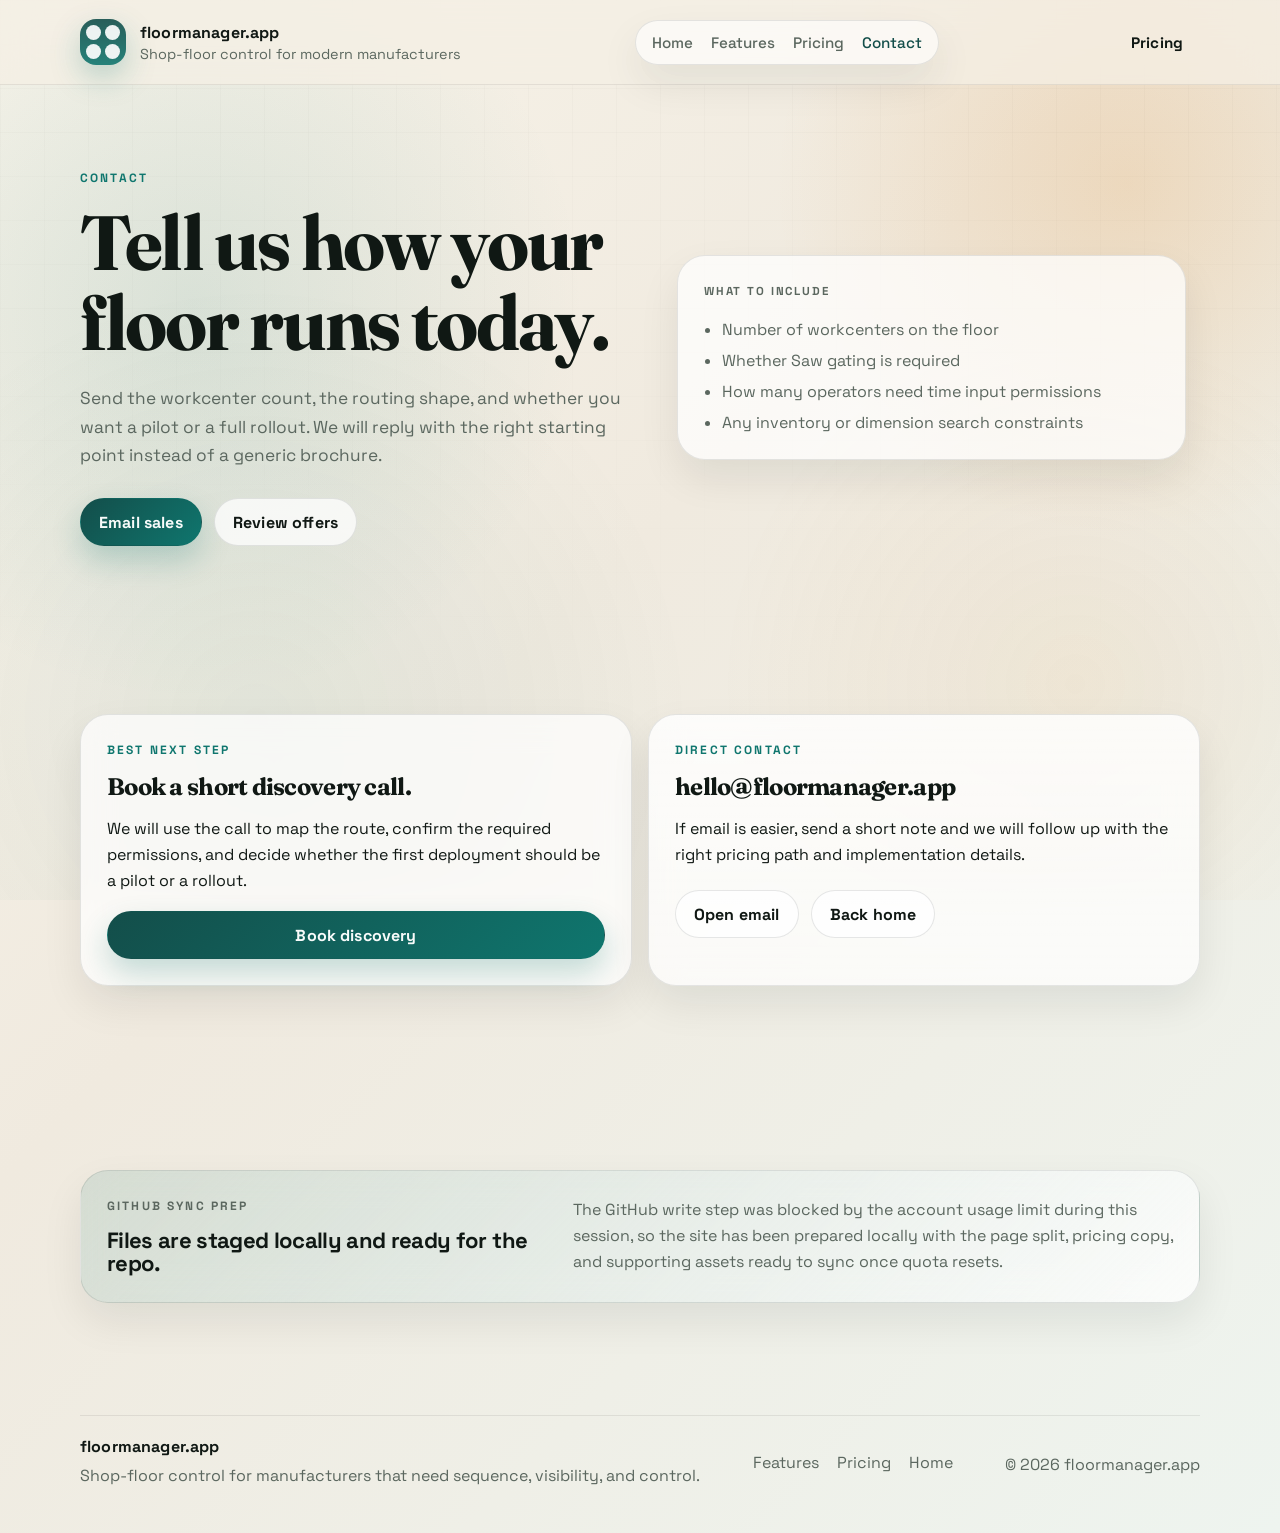
==== contact.html @ 752f2d2a "Build multi-page floormanager landing site" ====
<!doctype html>
<html lang="en">
  <head>
    <meta charset="utf-8" />
    <meta name="viewport" content="width=device-width, initial-scale=1" />
    <meta
      name="description"
      content="Contact floormanager.app to request a demo, pilot, or rollout for your shop floor."
    />
    <meta name="theme-color" content="#0f766e" />
    <title>Contact | floormanager.app</title>
    <script>
      document.documentElement.classList.add("js-enabled");
    </script>
    <link rel="preconnect" href="https://fonts.googleapis.com" />
    <link rel="preconnect" href="https://fonts.gstatic.com" crossorigin />
    <link
      href="https://fonts.googleapis.com/css2?family=Fraunces:opsz,wght@9..144,600;9..144,700&family=Space+Grotesk:wght@400;500;700&display=swap"
      rel="stylesheet"
    />
    <link rel="stylesheet" href="styles.css" />
    <script src="app.js" defer></script>
  </head>
  <body>
    <header class="site-header" data-open="false">
      <div class="container header-inner">
        <a class="brand" href="index.html" aria-label="floormanager.app home">
          <span class="brand-mark" aria-hidden="true">
            <span></span><span></span><span></span><span></span>
          </span>
          <span class="brand-copy">
            <strong>floormanager.app</strong>
            <span>Shop-floor control for modern manufacturers</span>
          </span>
        </a>

        <button class="nav-toggle" type="button" aria-expanded="false" aria-controls="site-nav">
          <span></span>
          <span></span>
          <span></span>
          <span class="sr-only">Toggle navigation</span>
        </button>

        <nav id="site-nav" class="nav-links" aria-label="Primary">
          <a href="index.html">Home</a>
          <a href="features.html">Features</a>
          <a href="pricing.html">Pricing</a>
          <a href="contact.html">Contact</a>
        </nav>

        <a class="btn btn-small header-cta" href="pricing.html">Pricing</a>
      </div>
    </header>

    <main>
      <section class="section page-hero">
        <div class="container page-hero-grid">
          <div class="page-hero-copy reveal">
            <p class="eyebrow">Contact</p>
            <h1>Tell us how your floor runs today.</h1>
            <p class="hero-text">
              Send the workcenter count, the routing shape, and whether you want a pilot or a full rollout. We will
              reply with the right starting point instead of a generic brochure.
            </p>
            <div class="hero-actions">
              <a class="btn btn-primary" href="mailto:hello@floormanager.app?subject=floormanager.app%20demo%20request">
                Email sales
              </a>
              <a class="btn btn-secondary" href="pricing.html">Review offers</a>
            </div>
          </div>

          <div class="page-hero-panel reveal">
            <div class="contact-box">
              <p class="panel-kicker">What to include</p>
              <ul class="contact-list">
                <li>Number of workcenters on the floor</li>
                <li>Whether Saw gating is required</li>
                <li>How many operators need time input permissions</li>
                <li>Any inventory or dimension search constraints</li>
              </ul>
            </div>
          </div>
        </div>
      </section>

      <section class="section">
        <div class="container contact-grid">
          <article class="contact-card reveal">
            <p class="eyebrow">Best next step</p>
            <h2>Book a short discovery call.</h2>
            <p>
              We will use the call to map the route, confirm the required permissions, and decide whether the first
              deployment should be a pilot or a rollout.
            </p>
            <a class="btn btn-primary btn-full" href="mailto:hello@floormanager.app?subject=floormanager.app%20discovery%20call">
              Book discovery
            </a>
          </article>

          <article class="contact-card contact-card-alt reveal">
            <p class="eyebrow">Direct contact</p>
            <h2>hello@floormanager.app</h2>
            <p>
              If email is easier, send a short note and we will follow up with the right pricing path and implementation
              details.
            </p>
            <div class="contact-actions">
              <a class="btn btn-secondary" href="mailto:hello@floormanager.app">Open email</a>
              <a class="btn btn-secondary" href="index.html">Back home</a>
            </div>
          </article>
        </div>
      </section>

      <section class="section">
        <div class="container workflow-note reveal">
          <div>
            <p class="eyebrow">GitHub sync prep</p>
            <h3>Files are staged locally and ready for the repo.</h3>
          </div>
          <p>
            The GitHub write step was blocked by the account usage limit during this session, so the site has been
            prepared locally with the page split, pricing copy, and supporting assets ready to sync once quota resets.
          </p>
        </div>
      </section>
    </main>

    <footer class="site-footer">
      <div class="container footer-inner">
        <div>
          <strong>floormanager.app</strong>
          <p>Shop-floor control for manufacturers that need sequence, visibility, and control.</p>
        </div>
        <div class="footer-links">
          <a href="features.html">Features</a>
          <a href="pricing.html">Pricing</a>
          <a href="index.html">Home</a>
        </div>
        <p class="copyright">© <span id="year"></span> floormanager.app</p>
      </div>
    </footer>
  </body>
</html>
---- styles.css ----
:root {
  color-scheme: light;
  --bg: #f4efe5;
  --bg-soft: #edf3ef;
  --card: rgba(255, 255, 255, 0.72);
  --card-strong: #ffffff;
  --ink: #101814;
  --muted: #5b675f;
  --line: rgba(16, 24, 20, 0.1);
  --line-strong: rgba(16, 24, 20, 0.16);
  --accent: #0f766e;
  --accent-strong: #134e4a;
  --accent-warm: #d97706;
  --accent-warm-soft: rgba(217, 119, 6, 0.14);
  --shadow: 0 24px 70px rgba(18, 28, 23, 0.12);
  --shadow-soft: 0 18px 40px rgba(18, 28, 23, 0.08);
  --radius-xl: 32px;
  --radius-lg: 24px;
  --radius-md: 18px;
  --radius-sm: 12px;
  --container: min(1120px, calc(100% - 32px));
}

*,
*::before,
*::after {
  box-sizing: border-box;
}

html {
  scroll-behavior: smooth;
}

body {
  margin: 0;
  min-height: 100vh;
  overflow-x: hidden;
  font-family: "Space Grotesk", "Segoe UI", sans-serif;
  color: var(--ink);
  background:
    radial-gradient(circle at 15% 20%, rgba(15, 118, 110, 0.12), transparent 24%),
    radial-gradient(circle at 88% 12%, rgba(217, 119, 6, 0.16), transparent 20%),
    linear-gradient(135deg, #f8f4ea 0%, #f0eadf 42%, #eef4ef 100%);
}

body::before,
body::after {
  content: "";
  position: fixed;
  inset: 0;
  pointer-events: none;
  z-index: -1;
}

body::before {
  background-image:
    linear-gradient(rgba(16, 24, 20, 0.03) 1px, transparent 1px),
    linear-gradient(90deg, rgba(16, 24, 20, 0.03) 1px, transparent 1px);
  background-size: 44px 44px;
  mask-image: linear-gradient(180deg, rgba(0, 0, 0, 0.55), transparent 80%);
}

body::after {
  background:
    radial-gradient(circle at 20% 80%, rgba(15, 118, 110, 0.07), transparent 35%),
    radial-gradient(circle at 84% 76%, rgba(217, 119, 6, 0.07), transparent 28%);
}

a {
  color: inherit;
  text-decoration: none;
}

img {
  max-width: 100%;
  display: block;
}

p {
  line-height: 1.65;
}

.container {
  width: var(--container);
  margin: 0 auto;
}

.section {
  position: relative;
  padding: 84px 0;
}

.page-glow {
  position: fixed;
  z-index: -1;
  width: 34rem;
  height: 34rem;
  border-radius: 999px;
  filter: blur(18px);
  opacity: 0.55;
  pointer-events: none;
}

.page-glow-left {
  top: -8rem;
  left: -8rem;
  background: radial-gradient(circle, rgba(15, 118, 110, 0.28), transparent 65%);
}

.page-glow-right {
  right: -10rem;
  top: 14rem;
  background: radial-gradient(circle, rgba(217, 119, 6, 0.24), transparent 68%);
}

.site-header {
  position: sticky;
  top: 0;
  z-index: 20;
  backdrop-filter: blur(18px);
  background: rgba(244, 239, 229, 0.74);
  border-bottom: 1px solid rgba(16, 24, 20, 0.08);
}

.header-inner {
  display: grid;
  grid-template-columns: auto 1fr auto;
  align-items: center;
  gap: 18px;
  min-height: 84px;
}

.brand {
  display: inline-flex;
  align-items: center;
  gap: 14px;
  min-width: 0;
}

.brand-mark {
  width: 46px;
  height: 46px;
  display: grid;
  grid-template-columns: repeat(2, 1fr);
  gap: 4px;
  padding: 6px;
  border-radius: 16px;
  background: linear-gradient(180deg, rgba(19, 78, 74, 0.9), rgba(15, 118, 110, 0.9));
  box-shadow: 0 12px 30px rgba(15, 118, 110, 0.25);
}

.brand-mark span {
  border-radius: 8px;
  background: rgba(255, 255, 255, 0.92);
}

.brand-copy {
  display: grid;
  gap: 2px;
}

.brand-copy strong,
.footer-inner strong {
  font-size: 1rem;
  letter-spacing: 0.01em;
}

.brand-copy span,
.footer-inner p,
.note,
.trust-item span,
.section-heading p,
.hero-text,
.feature-card p,
.step-card p,
.workflow-note p,
.pricing-copy p,
.pricing-card p,
.faq-item p,
.station p {
  color: var(--muted);
}

.brand-copy span {
  font-size: 0.9rem;
}

.nav-toggle {
  display: none;
  align-items: center;
  justify-items: center;
  width: 48px;
  height: 48px;
  border: 1px solid var(--line);
  border-radius: 14px;
  background: rgba(255, 255, 255, 0.72);
  box-shadow: var(--shadow-soft);
}

.nav-toggle span {
  grid-column: 1;
  width: 18px;
  height: 2px;
  border-radius: 999px;
  background: var(--ink);
  transition: transform 0.22s ease, opacity 0.22s ease;
}

.nav-toggle span:nth-child(1) {
  transform: translateY(-5px);
}

.nav-toggle span:nth-child(2) {
  transform: translateY(0);
}

.nav-toggle span:nth-child(3) {
  transform: translateY(5px);
}

.nav-toggle .sr-only {
  position: absolute;
  width: 1px;
  height: 1px;
  margin: -1px;
  overflow: hidden;
  clip: rect(0, 0, 0, 0);
  border: 0;
  padding: 0;
}

.nav-links {
  justify-self: center;
  display: inline-flex;
  align-items: center;
  gap: 18px;
  padding: 12px 16px;
  border: 1px solid var(--line);
  border-radius: 999px;
  background: rgba(255, 255, 255, 0.62);
  box-shadow: var(--shadow-soft);
}

.nav-links a {
  color: var(--muted);
  font-size: 0.95rem;
  font-weight: 500;
  transition: color 0.2s ease;
}

.nav-links a:hover,
.nav-links a:focus-visible {
  color: var(--ink);
}

.nav-links a[aria-current="page"] {
  color: var(--accent-strong);
}

.btn {
  display: inline-flex;
  align-items: center;
  justify-content: center;
  gap: 10px;
  min-height: 48px;
  padding: 0 18px;
  border-radius: 999px;
  border: 1px solid transparent;
  font-weight: 700;
  letter-spacing: 0.01em;
  transition: transform 0.18s ease, box-shadow 0.18s ease, border-color 0.18s ease,
    background 0.18s ease, color 0.18s ease;
  will-change: transform;
}

.btn:hover,
.btn:focus-visible {
  transform: translateY(-1px);
}

.btn-small {
  min-height: 42px;
  padding: 0 16px;
  font-size: 0.95rem;
}

.btn-primary {
  color: #f8fbfa;
  background: linear-gradient(135deg, var(--accent-strong), var(--accent));
  box-shadow: 0 14px 30px rgba(15, 118, 110, 0.24);
}

.btn-primary:hover,
.btn-primary:focus-visible {
  box-shadow: 0 18px 34px rgba(15, 118, 110, 0.28);
}

.btn-secondary {
  color: var(--ink);
  background: rgba(255, 255, 255, 0.74);
  border-color: var(--line);
}

.btn-secondary:hover,
.btn-secondary:focus-visible {
  border-color: rgba(15, 118, 110, 0.24);
}

.btn-full {
  width: 100%;
}

.hero {
  padding-top: 56px;
}

.hero-grid {
  display: grid;
  grid-template-columns: minmax(0, 1.02fr) minmax(360px, 0.98fr);
  gap: 28px;
  align-items: center;
}

.hero-copy {
  padding: 22px 0 14px;
}

.eyebrow {
  margin: 0 0 14px;
  color: var(--accent);
  text-transform: uppercase;
  letter-spacing: 0.18em;
  font-size: 0.75rem;
  font-weight: 700;
}

h1,
h2,
h3,
h4 {
  margin: 0;
  line-height: 1.05;
  letter-spacing: -0.03em;
}

h1,
h2 {
  font-family: "Fraunces", Georgia, serif;
}

h1 {
  font-size: clamp(3.6rem, 8vw, 6.4rem);
  max-width: 10ch;
}

.hero-text {
  max-width: 58ch;
  margin: 20px 0 0;
  font-size: 1.08rem;
}

.hero-actions {
  display: flex;
  flex-wrap: wrap;
  gap: 12px;
  margin-top: 28px;
}

.hero-points {
  list-style: none;
  display: flex;
  flex-wrap: wrap;
  gap: 10px;
  margin: 24px 0 0;
  padding: 0;
}

.hero-points li {
  display: inline-flex;
  align-items: center;
  gap: 8px;
  padding: 10px 14px;
  border: 1px solid rgba(16, 24, 20, 0.08);
  border-radius: 999px;
  background: rgba(255, 255, 255, 0.6);
  color: var(--ink);
  font-size: 0.95rem;
}

.hero-points li::before {
  content: "";
  width: 8px;
  height: 8px;
  border-radius: 999px;
  background: linear-gradient(180deg, var(--accent-warm), var(--accent));
}

.hero-visual {
  position: relative;
  padding: 16px;
}

.hero-visual-grid {
  display: grid;
  grid-template-columns: 1fr auto;
  gap: 10px;
  margin-bottom: 14px;
}

.panel,
.floor-card,
.trust-item,
.feature-card,
.step-card,
.workflow-note,
.pricing-card,
.faq-item {
  border: 1px solid var(--line);
  background: var(--card);
  backdrop-filter: blur(16px);
  box-shadow: var(--shadow-soft);
}

.panel-chip {
  display: inline-flex;
  align-items: center;
  justify-content: center;
  min-height: 44px;
  padding: 0 16px;
  border-radius: 16px;
  font-size: 0.92rem;
  font-weight: 700;
}

.panel-chip-left {
  justify-self: start;
  background: rgba(255, 255, 255, 0.72);
}

.panel-chip-right {
  justify-self: end;
  color: #eefaf8;
  background: linear-gradient(135deg, var(--accent-strong), var(--accent));
}

.floor-card {
  padding: 22px;
  border-radius: var(--radius-xl);
  background:
    linear-gradient(180deg, rgba(255, 255, 255, 0.9), rgba(255, 255, 255, 0.72)),
    rgba(255, 255, 255, 0.7);
}

.floor-card-top,
.progress-head,
.station,
.status-strip,
.footer-inner,
.workflow-note,
.pricing-grid,
.trust-grid {
  display: flex;
}

.floor-card-top {
  align-items: flex-start;
  justify-content: space-between;
  gap: 14px;
}

.panel-kicker,
.status-label,
.pricing-badge,
.feature-index,
.step-number {
  margin: 0;
  color: var(--muted);
  text-transform: uppercase;
  letter-spacing: 0.16em;
  font-size: 0.72rem;
  font-weight: 700;
}

.floor-card-top h2 {
  margin-top: 8px;
  font-size: clamp(1.8rem, 3vw, 2.4rem);
}

.status-pill {
  display: inline-flex;
  align-items: center;
  gap: 8px;
  min-height: 36px;
  padding: 0 14px;
  border-radius: 999px;
  font-size: 0.88rem;
  font-weight: 700;
}

.status-pill-live {
  color: #0f5132;
  background: rgba(16, 185, 129, 0.16);
}

.status-pill-live::before {
  content: "";
  width: 8px;
  height: 8px;
  border-radius: 999px;
  background: #10b981;
  box-shadow: 0 0 0 4px rgba(16, 185, 129, 0.16);
}

.status-strip {
  gap: 10px;
  margin-top: 20px;
}

.status-strip > div {
  flex: 1;
  padding: 14px;
  border-radius: 18px;
  background: rgba(16, 24, 20, 0.03);
}

.status-strip strong {
  display: block;
  margin-top: 4px;
  font-size: 1.06rem;
}

.progress-block {
  margin-top: 18px;
  padding: 18px;
  border-radius: 24px;
  background: linear-gradient(135deg, rgba(15, 118, 110, 0.08), rgba(217, 119, 6, 0.08));
}

.progress-head {
  justify-content: space-between;
  align-items: center;
  gap: 12px;
  font-size: 0.94rem;
}

.progress-head strong {
  color: var(--accent-strong);
}

.progress-bar {
  height: 12px;
  margin: 14px 0 12px;
  border-radius: 999px;
  overflow: hidden;
  background: rgba(16, 24, 20, 0.08);
}

.progress-bar span {
  display: block;
  height: 100%;
  border-radius: inherit;
  background: linear-gradient(90deg, var(--accent), var(--accent-warm));
}

.progress-block p {
  margin: 0;
  color: var(--muted);
  font-size: 0.95rem;
}

.station-stack {
  display: grid;
  gap: 12px;
  margin-top: 18px;
}

.station {
  align-items: center;
  justify-content: space-between;
  gap: 16px;
  padding: 16px 18px;
  border-radius: 18px;
}

.station div {
  display: grid;
  gap: 4px;
}

.station span {
  color: var(--muted);
  font-size: 0.8rem;
  text-transform: uppercase;
  letter-spacing: 0.12em;
  font-weight: 700;
}

.station strong {
  font-size: 1rem;
}

.station p {
  margin: 0;
  max-width: 20ch;
  text-align: right;
  font-size: 0.92rem;
}

.station-done {
  background: rgba(15, 118, 110, 0.1);
}

.station-ready {
  background: rgba(217, 119, 6, 0.08);
}

.station-wait {
  background: rgba(16, 24, 20, 0.03);
}

.trust-grid {
  gap: 16px;
}

.trust-item {
  flex: 1;
  flex-direction: column;
  gap: 6px;
  padding: 20px 22px;
  border-radius: 22px;
}

.trust-item strong {
  font-size: 1.05rem;
}

.section-heading {
  display: grid;
  gap: 14px;
  margin-bottom: 28px;
  max-width: 760px;
}

.section-heading h2 {
  font-size: clamp(2rem, 5vw, 3.5rem);
}

.section-heading p:last-child {
  max-width: 64ch;
  margin: 0;
  font-size: 1.05rem;
}

.feature-grid,
.step-grid {
  display: grid;
  gap: 16px;
}

.feature-grid {
  grid-template-columns: repeat(4, minmax(0, 1fr));
}

.feature-card,
.step-card {
  padding: 24px;
  border-radius: 24px;
}

.feature-card-link {
  display: grid;
  gap: 12px;
  transition: transform 0.18s ease, box-shadow 0.18s ease, border-color 0.18s ease;
}

.feature-card-link:hover,
.feature-card-link:focus-visible {
  transform: translateY(-2px);
  border-color: rgba(15, 118, 110, 0.18);
  box-shadow: 0 24px 46px rgba(18, 28, 23, 0.1);
}

.feature-card {
  min-height: 220px;
}

.feature-index {
  color: var(--accent);
}

.feature-card h3,
.step-card h3,
.pricing-card h3,
.workflow-note h3 {
  margin-top: 12px;
  font-size: 1.38rem;
}

.workflow-grid,
.pricing-grid {
  display: grid;
  gap: 18px;
}

.step-grid {
  grid-template-columns: repeat(3, minmax(0, 1fr));
}

.step-card {
  background: rgba(255, 255, 255, 0.72);
}

.step-number {
  display: inline-flex;
  align-items: center;
  justify-content: center;
  width: 42px;
  height: 42px;
  border-radius: 999px;
  border: 1px solid rgba(15, 118, 110, 0.16);
  color: var(--accent-strong);
  background: rgba(15, 118, 110, 0.09);
  letter-spacing: 0;
}

.workflow-note {
  align-items: center;
  justify-content: space-between;
  gap: 24px;
  margin-top: 16px;
  padding: 26px;
  border-radius: 28px;
  background: linear-gradient(135deg, rgba(15, 118, 110, 0.12), rgba(255, 255, 255, 0.76));
}

.workflow-note p {
  max-width: 60ch;
  margin: 0;
}

.pricing-grid {
  grid-template-columns: minmax(0, 1.05fr) minmax(320px, 0.95fr);
  align-items: start;
}

.page-hero-grid {
  display: grid;
  grid-template-columns: minmax(0, 1.02fr) minmax(320px, 0.98fr);
  gap: 24px;
  align-items: center;
}

.page-hero-copy h1 {
  font-size: clamp(3rem, 6vw, 5.1rem);
  max-width: 11ch;
}

.page-hero-panel {
  padding: 14px;
}

.mini-stat-grid {
  display: grid;
  grid-template-columns: repeat(2, minmax(0, 1fr));
  gap: 12px;
}

.mini-stat {
  padding: 18px;
  border-radius: 22px;
  border: 1px solid var(--line);
  background: rgba(255, 255, 255, 0.72);
  box-shadow: var(--shadow-soft);
}

.mini-stat span {
  display: block;
  color: var(--muted);
  font-size: 0.78rem;
  text-transform: uppercase;
  letter-spacing: 0.14em;
  font-weight: 700;
}

.mini-stat strong {
  display: block;
  margin-top: 8px;
  font-size: 1.1rem;
}

.feature-grid-wide {
  grid-template-columns: repeat(3, minmax(0, 1fr));
}

.comparison-grid {
  display: grid;
  grid-template-columns: repeat(2, minmax(0, 1fr));
  gap: 16px;
}

.comparison-card,
.offer-card,
.contact-card,
.pricing-table {
  border: 1px solid var(--line);
  background: rgba(255, 255, 255, 0.72);
  backdrop-filter: blur(16px);
  box-shadow: var(--shadow-soft);
}

.comparison-card,
.offer-card,
.contact-card {
  padding: 26px;
  border-radius: 28px;
}

.comparison-card h3,
.offer-card h3,
.contact-card h2 {
  margin-bottom: 12px;
  font-size: 1.5rem;
}

.comparison-card ul,
.offer-card ul,
.contact-list {
  margin: 18px 0 0;
  padding-left: 18px;
  color: var(--muted);
  display: grid;
  gap: 10px;
}

.comparison-card-accent {
  border-color: rgba(15, 118, 110, 0.18);
  background: linear-gradient(180deg, rgba(15, 118, 110, 0.08), rgba(255, 255, 255, 0.78));
}

.offer-grid {
  display: grid;
  grid-template-columns: repeat(3, minmax(0, 1fr));
  gap: 16px;
}

.offer-card-featured {
  background: linear-gradient(180deg, rgba(15, 118, 110, 0.11), rgba(255, 255, 255, 0.78));
  border-color: rgba(15, 118, 110, 0.18);
}

.offer-top {
  display: flex;
  flex-direction: column;
  gap: 8px;
}

.offer-tag {
  display: inline-flex;
  width: fit-content;
  padding: 8px 12px;
  border-radius: 999px;
  background: rgba(217, 119, 6, 0.12);
  color: var(--accent-warm);
  font-size: 0.75rem;
  font-weight: 700;
  letter-spacing: 0.14em;
  text-transform: uppercase;
}

.pricing-table {
  display: grid;
  overflow: hidden;
  border-radius: 28px;
}

.pricing-row {
  display: grid;
  grid-template-columns: 1.5fr repeat(3, 1fr);
}

.pricing-row > span {
  padding: 16px 18px;
  border-top: 1px solid var(--line);
}

.pricing-row-head > span {
  border-top: 0;
  background: rgba(16, 24, 20, 0.03);
  color: var(--ink);
  font-weight: 700;
}

.pricing-row > span:not(:first-child) {
  text-align: center;
}

.contact-grid {
  display: grid;
  grid-template-columns: repeat(2, minmax(0, 1fr));
  gap: 16px;
}

.contact-card-alt {
  background: linear-gradient(180deg, rgba(255, 255, 255, 0.82), rgba(255, 255, 255, 0.72));
}

.contact-actions {
  display: flex;
  gap: 12px;
  flex-wrap: wrap;
  margin-top: 22px;
}

.contact-box {
  padding: 26px;
  border: 1px solid var(--line);
  border-radius: 28px;
  background: rgba(255, 255, 255, 0.72);
  box-shadow: var(--shadow-soft);
}

.contact-list {
  list-style: disc;
}

.pricing-copy {
  padding-top: 12px;
}

.checklist,
.pricing-features,
.footer-links {
  list-style: none;
  margin: 0;
  padding: 0;
}

.checklist {
  display: grid;
  gap: 12px;
  margin-top: 24px;
}

.checklist li,
.pricing-features li {
  position: relative;
  padding-left: 30px;
}

.checklist li::before,
.pricing-features li::before {
  content: "";
  position: absolute;
  left: 0;
  top: 0.42em;
  width: 16px;
  height: 16px;
  border-radius: 999px;
  background: linear-gradient(135deg, var(--accent), var(--accent-warm));
  box-shadow: 0 0 0 5px rgba(15, 118, 110, 0.08);
}

.pricing-card {
  padding: 28px;
  border-radius: 28px;
  background:
    linear-gradient(180deg, rgba(255, 255, 255, 0.92), rgba(255, 255, 255, 0.8)),
    rgba(255, 255, 255, 0.74);
}

.pricing-badge {
  display: inline-flex;
  margin-bottom: 18px;
  color: var(--accent-warm);
}

.pricing-card p {
  margin: 12px 0 0;
}

.pricing-features {
  display: grid;
  gap: 14px;
  margin: 24px 0;
}

.note {
  margin: 16px 0 0;
  font-size: 0.94rem;
}

.note a {
  color: var(--accent-strong);
  font-weight: 700;
}

.faq-list {
  display: grid;
  gap: 14px;
}

.faq-item {
  border-radius: 22px;
  padding: 4px 20px;
  overflow: hidden;
}

.faq-item summary {
  display: flex;
  align-items: center;
  justify-content: space-between;
  gap: 16px;
  padding: 18px 0;
  font-size: 1.08rem;
  font-weight: 700;
  cursor: pointer;
  list-style: none;
}

.faq-item summary::-webkit-details-marker {
  display: none;
}

.faq-item summary::after {
  content: "+";
  flex: none;
  width: 28px;
  height: 28px;
  display: grid;
  place-items: center;
  border-radius: 999px;
  color: var(--accent-strong);
  background: rgba(15, 118, 110, 0.08);
}

.faq-item[open] summary::after {
  content: "–";
}

.faq-item p {
  margin: 0 0 18px;
  max-width: 72ch;
}

.site-footer {
  padding: 28px 0 44px;
}

.footer-inner {
  align-items: center;
  justify-content: space-between;
  gap: 20px;
  padding-top: 20px;
  border-top: 1px solid rgba(16, 24, 20, 0.08);
}

.footer-inner p {
  margin: 6px 0 0;
}

.footer-links {
  display: inline-flex;
  gap: 18px;
  flex-wrap: wrap;
  justify-content: center;
}

.footer-links a {
  color: var(--muted);
}

.footer-links a:hover,
.footer-links a:focus-visible {
  color: var(--ink);
}

.copyright {
  margin: 0;
  color: var(--muted);
  white-space: nowrap;
}

.js-enabled .reveal {
  opacity: 0;
  transform: translateY(20px);
  transition: opacity 0.7s ease, transform 0.7s ease;
}

.js-enabled .reveal.is-visible {
  opacity: 1;
  transform: translateY(0);
}

@media (prefers-reduced-motion: reduce) {
  html {
    scroll-behavior: auto;
  }

  *,
  *::before,
  *::after {
    animation: none !important;
    transition: none !important;
  }

  .js-enabled .reveal {
    opacity: 1;
    transform: none;
  }
}

@media (max-width: 1080px) {
  .hero-grid,
  .pricing-grid,
  .page-hero-grid,
  .contact-grid {
    grid-template-columns: 1fr;
  }

  .feature-grid {
    grid-template-columns: repeat(2, minmax(0, 1fr));
  }

  .feature-grid-wide,
  .offer-grid,
  .comparison-grid {
    grid-template-columns: 1fr;
  }

  .step-grid {
    grid-template-columns: 1fr;
  }

  .footer-inner {
    flex-direction: column;
    align-items: flex-start;
  }
}

@media (max-width: 860px) {
  .header-inner {
    grid-template-columns: auto auto;
  }

  .nav-toggle {
    display: grid;
    justify-self: end;
  }

  .header-cta {
    display: none;
  }

  .nav-links {
    display: none;
    grid-column: 1 / -1;
    justify-self: stretch;
    justify-content: flex-start;
    flex-wrap: wrap;
    margin-top: 8px;
    border-radius: 22px;
  }

  .site-header[data-open="true"] .nav-links {
    display: flex;
  }

  .site-header[data-open="true"] .nav-toggle span:nth-child(1) {
    transform: translateY(2px) rotate(45deg);
  }

  .site-header[data-open="true"] .nav-toggle span:nth-child(2) {
    opacity: 0;
  }

  .site-header[data-open="true"] .nav-toggle span:nth-child(3) {
    transform: translateY(-2px) rotate(-45deg);
  }

  .hero {
    padding-top: 36px;
  }

  .hero-copy {
    padding-top: 0;
  }

  .hero-points {
    flex-direction: column;
    align-items: flex-start;
  }

  .trust-grid {
    flex-direction: column;
  }

  .feature-grid {
    grid-template-columns: 1fr;
  }

  .workflow-note {
    flex-direction: column;
    align-items: flex-start;
  }
}

@media (max-width: 560px) {
  .section {
    padding: 68px 0;
  }

  .hero-copy h1 {
    font-size: clamp(3rem, 18vw, 4.2rem);
  }

  .hero-actions {
    flex-direction: column;
    align-items: stretch;
  }

  .hero-visual,
  .floor-card,
  .trust-item,
  .feature-card,
  .step-card,
  .workflow-note,
  .pricing-card {
    border-radius: 22px;
  }

  .status-strip {
    flex-direction: column;
  }

  .station {
    flex-direction: column;
    align-items: flex-start;
  }

  .station p {
    max-width: none;
    text-align: left;
  }

  .pricing-card {
    padding: 24px;
  }

  .pricing-row {
    grid-template-columns: 1fr;
  }

  .pricing-row > span {
    text-align: left !important;
  }

  .pricing-row-head {
    display: none;
  }

  .pricing-row > span:first-child {
    background: rgba(16, 24, 20, 0.03);
    font-weight: 700;
  }

  .pricing-row > span:not(:first-child) {
    padding-top: 8px;
  }

  .footer-links {
    flex-direction: column;
    align-items: flex-start;
  }
}
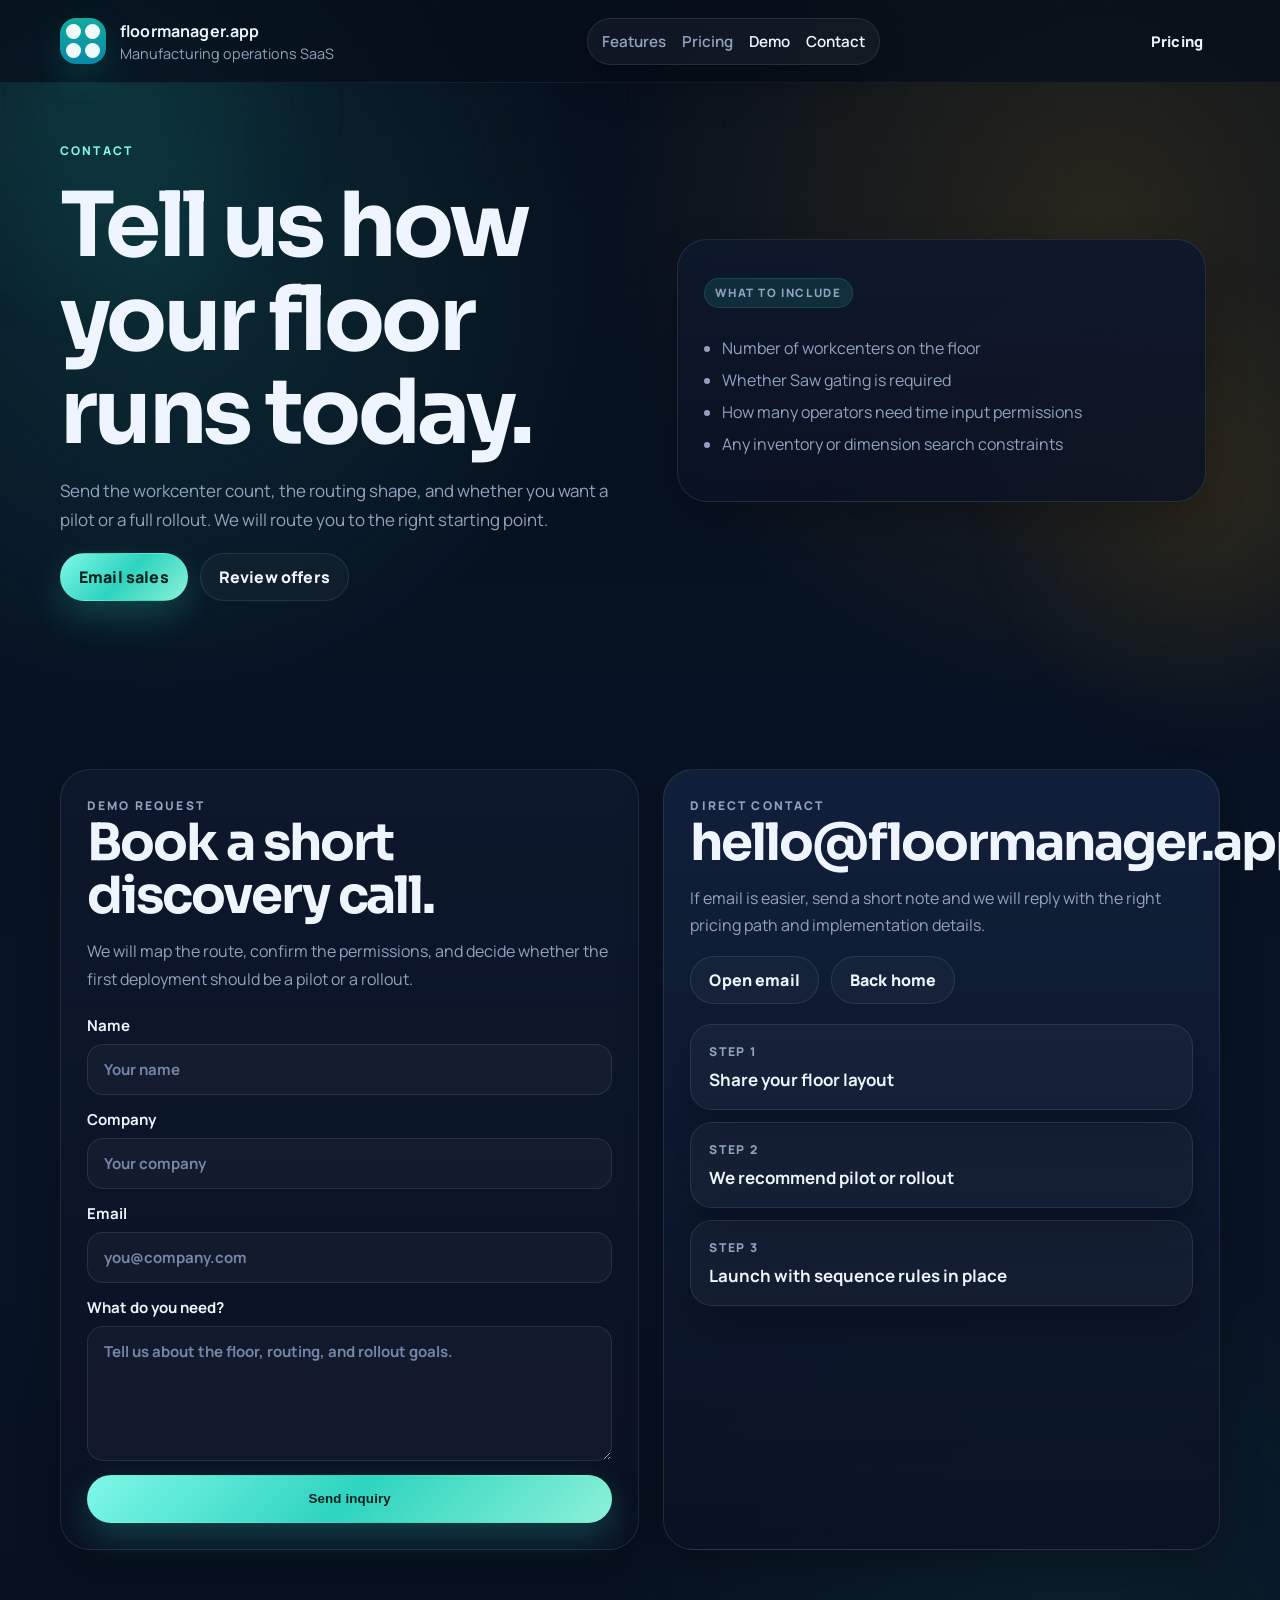
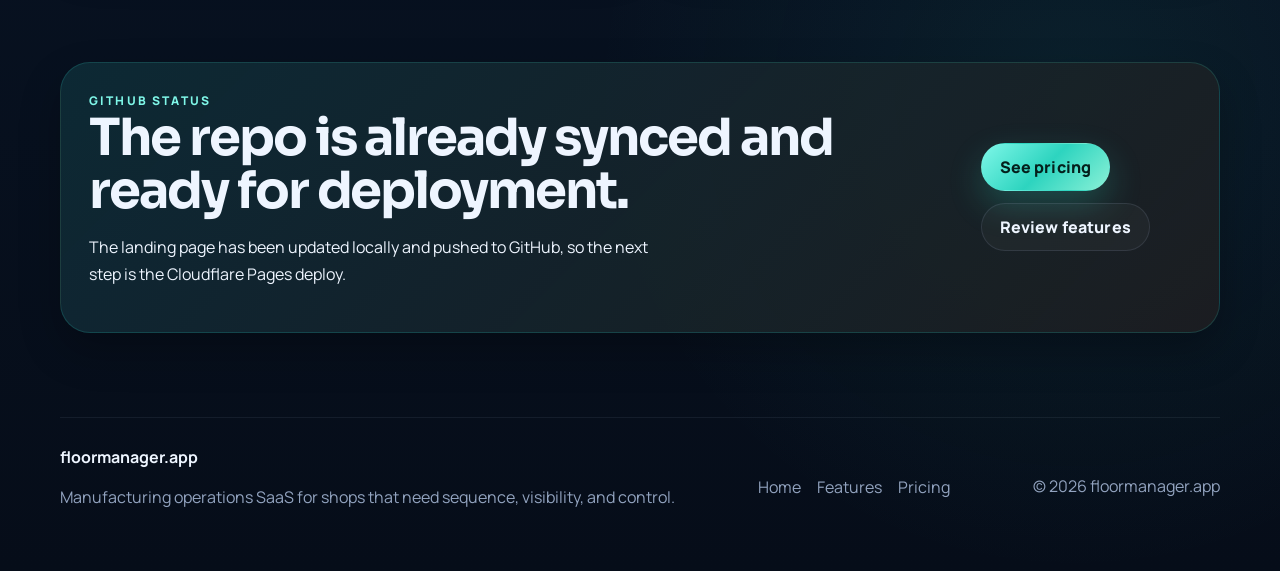
==== commit 54c52922: "Refresh landing page to modern SaaS style" ====
--- a/contact.html
+++ b/contact.html
@@ -1,4 +1,4 @@
-<!doctype html>
+﻿<!doctype html>
 <html lang="en">
   <head>
     <meta charset="utf-8" />
@@ -7,7 +7,7 @@
       name="description"
       content="Contact floormanager.app to request a demo, pilot, or rollout for your shop floor."
     />
-    <meta name="theme-color" content="#0f766e" />
+    <meta name="theme-color" content="#07111f" />
     <title>Contact | floormanager.app</title>
     <script>
       document.documentElement.classList.add("js-enabled");
@@ -15,13 +15,16 @@
     <link rel="preconnect" href="https://fonts.googleapis.com" />
     <link rel="preconnect" href="https://fonts.gstatic.com" crossorigin />
     <link
-      href="https://fonts.googleapis.com/css2?family=Fraunces:opsz,wght@9..144,600;9..144,700&family=Space+Grotesk:wght@400;500;700&display=swap"
+      href="https://fonts.googleapis.com/css2?family=Manrope:wght@400;500;600;700;800&family=Sora:wght@500;600;700;800&display=swap"
       rel="stylesheet"
     />
     <link rel="stylesheet" href="styles.css" />
     <script src="app.js" defer></script>
   </head>
   <body>
+    <div class="ambient ambient-left" aria-hidden="true"></div>
+    <div class="ambient ambient-right" aria-hidden="true"></div>
+
     <header class="site-header" data-open="false">
       <div class="container header-inner">
         <a class="brand" href="index.html" aria-label="floormanager.app home">
@@ -30,7 +33,7 @@
           </span>
           <span class="brand-copy">
             <strong>floormanager.app</strong>
-            <span>Shop-floor control for modern manufacturers</span>
+            <span>Manufacturing operations SaaS</span>
           </span>
         </a>
 
@@ -42,9 +45,9 @@
         </button>
 
         <nav id="site-nav" class="nav-links" aria-label="Primary">
-          <a href="index.html">Home</a>
           <a href="features.html">Features</a>
           <a href="pricing.html">Pricing</a>
+          <a href="contact.html">Demo</a>
           <a href="contact.html">Contact</a>
         </nav>
 
@@ -53,14 +56,14 @@
     </header>
 
     <main>
-      <section class="section page-hero">
-        <div class="container page-hero-grid">
-          <div class="page-hero-copy reveal">
+      <section class="hero section hero-subpage">
+        <div class="container subpage-grid">
+          <div class="hero-copy reveal">
             <p class="eyebrow">Contact</p>
             <h1>Tell us how your floor runs today.</h1>
             <p class="hero-text">
               Send the workcenter count, the routing shape, and whether you want a pilot or a full rollout. We will
-              reply with the right starting point instead of a generic brochure.
+              route you to the right starting point.
             </p>
             <div class="hero-actions">
               <a class="btn btn-primary" href="mailto:hello@floormanager.app?subject=floormanager.app%20demo%20request">
@@ -70,9 +73,9 @@
             </div>
           </div>
 
-          <div class="page-hero-panel reveal">
-            <div class="contact-box">
-              <p class="panel-kicker">What to include</p>
+          <div class="hero-panel reveal">
+            <div class="info-card">
+              <p class="panel-label">What to include</p>
               <ul class="contact-list">
                 <li>Number of workcenters on the floor</li>
                 <li>Whether Saw gating is required</li>
@@ -87,42 +90,78 @@
       <section class="section">
         <div class="container contact-grid">
           <article class="contact-card reveal">
-            <p class="eyebrow">Best next step</p>
+            <p class="eyebrow">Demo request</p>
             <h2>Book a short discovery call.</h2>
             <p>
-              We will use the call to map the route, confirm the required permissions, and decide whether the first
-              deployment should be a pilot or a rollout.
+              We will map the route, confirm the permissions, and decide whether the first deployment should be a
+              pilot or a rollout.
             </p>
-            <a class="btn btn-primary btn-full" href="mailto:hello@floormanager.app?subject=floormanager.app%20discovery%20call">
-              Book discovery
-            </a>
+
+            <form class="lead-form" data-mailto="hello@floormanager.app" novalidate>
+              <label>
+                <span>Name</span>
+                <input name="name" type="text" placeholder="Your name" autocomplete="name" />
+              </label>
+              <label>
+                <span>Company</span>
+                <input name="company" type="text" placeholder="Your company" autocomplete="organization" />
+              </label>
+              <label>
+                <span>Email</span>
+                <input name="email" type="email" placeholder="you@company.com" autocomplete="email" />
+              </label>
+              <label>
+                <span>What do you need?</span>
+                <textarea
+                  name="message"
+                  rows="5"
+                  placeholder="Tell us about the floor, routing, and rollout goals."
+                ></textarea>
+              </label>
+              <button class="btn btn-primary btn-full" type="submit">Send inquiry</button>
+            </form>
           </article>
 
-          <article class="contact-card contact-card-alt reveal">
+          <aside class="contact-card contact-card-alt reveal">
             <p class="eyebrow">Direct contact</p>
             <h2>hello@floormanager.app</h2>
             <p>
-              If email is easier, send a short note and we will follow up with the right pricing path and implementation
+              If email is easier, send a short note and we will reply with the right pricing path and implementation
               details.
             </p>
             <div class="contact-actions">
               <a class="btn btn-secondary" href="mailto:hello@floormanager.app">Open email</a>
               <a class="btn btn-secondary" href="index.html">Back home</a>
             </div>
-          </article>
+            <div class="contact-steps">
+              <article class="mini-stat">
+                <span>Step 1</span>
+                <strong>Share your floor layout</strong>
+              </article>
+              <article class="mini-stat">
+                <span>Step 2</span>
+                <strong>We recommend pilot or rollout</strong>
+              </article>
+              <article class="mini-stat">
+                <span>Step 3</span>
+                <strong>Launch with sequence rules in place</strong>
+              </article>
+            </div>
+          </aside>
         </div>
       </section>
 
-      <section class="section">
-        <div class="container workflow-note reveal">
+      <section class="section cta-section">
+        <div class="container cta-card reveal">
           <div>
-            <p class="eyebrow">GitHub sync prep</p>
-            <h3>Files are staged locally and ready for the repo.</h3>
+            <p class="eyebrow">GitHub status</p>
+            <h2>The repo is already synced and ready for deployment.</h2>
+            <p>The landing page has been updated locally and pushed to GitHub, so the next step is the Cloudflare Pages deploy.</p>
           </div>
-          <p>
-            The GitHub write step was blocked by the account usage limit during this session, so the site has been
-            prepared locally with the page split, pricing copy, and supporting assets ready to sync once quota resets.
-          </p>
+          <div class="cta-actions">
+            <a class="btn btn-primary" href="pricing.html">See pricing</a>
+            <a class="btn btn-secondary" href="features.html">Review features</a>
+          </div>
         </div>
       </section>
     </main>
@@ -131,14 +170,14 @@
       <div class="container footer-inner">
         <div>
           <strong>floormanager.app</strong>
-          <p>Shop-floor control for manufacturers that need sequence, visibility, and control.</p>
+          <p>Manufacturing operations SaaS for shops that need sequence, visibility, and control.</p>
         </div>
         <div class="footer-links">
+          <a href="index.html">Home</a>
           <a href="features.html">Features</a>
           <a href="pricing.html">Pricing</a>
-          <a href="index.html">Home</a>
         </div>
-        <p class="copyright">© <span id="year"></span> floormanager.app</p>
+        <p class="copyright">&copy; <span id="year"></span> floormanager.app</p>
       </div>
     </footer>
   </body>
--- a/styles.css
+++ b/styles.css
@@ -1,24 +1,25 @@
-:root {
-  color-scheme: light;
-  --bg: #f4efe5;
-  --bg-soft: #edf3ef;
-  --card: rgba(255, 255, 255, 0.72);
-  --card-strong: #ffffff;
-  --ink: #101814;
-  --muted: #5b675f;
-  --line: rgba(16, 24, 20, 0.1);
-  --line-strong: rgba(16, 24, 20, 0.16);
-  --accent: #0f766e;
-  --accent-strong: #134e4a;
-  --accent-warm: #d97706;
-  --accent-warm-soft: rgba(217, 119, 6, 0.14);
-  --shadow: 0 24px 70px rgba(18, 28, 23, 0.12);
-  --shadow-soft: 0 18px 40px rgba(18, 28, 23, 0.08);
-  --radius-xl: 32px;
-  --radius-lg: 24px;
+﻿:root {
+  color-scheme: dark;
+  --bg: #07111f;
+  --bg-2: #0a1629;
+  --surface: rgba(10, 18, 35, 0.72);
+  --surface-strong: rgba(10, 18, 35, 0.92);
+  --card: rgba(14, 24, 44, 0.78);
+  --ink: #eef5ff;
+  --muted: #92a3bf;
+  --line: rgba(148, 163, 184, 0.16);
+  --line-strong: rgba(148, 163, 184, 0.24);
+  --accent: #2dd4bf;
+  --accent-strong: #14b8a6;
+  --accent-2: #f59e0b;
+  --accent-soft: rgba(45, 212, 191, 0.16);
+  --shadow: 0 24px 70px rgba(0, 0, 0, 0.34);
+  --shadow-soft: 0 18px 42px rgba(0, 0, 0, 0.24);
+  --radius-xl: 30px;
+  --radius-lg: 22px;
   --radius-md: 18px;
-  --radius-sm: 12px;
-  --container: min(1120px, calc(100% - 32px));
+  --radius-sm: 14px;
+  --container: min(1160px, calc(100% - 32px));
 }
 
 *,
@@ -35,35 +36,26 @@
   margin: 0;
   min-height: 100vh;
   overflow-x: hidden;
-  font-family: "Space Grotesk", "Segoe UI", sans-serif;
+  font-family: "Manrope", "Segoe UI", sans-serif;
   color: var(--ink);
   background:
-    radial-gradient(circle at 15% 20%, rgba(15, 118, 110, 0.12), transparent 24%),
-    radial-gradient(circle at 88% 12%, rgba(217, 119, 6, 0.16), transparent 20%),
-    linear-gradient(135deg, #f8f4ea 0%, #f0eadf 42%, #eef4ef 100%);
-}
-
-body::before,
-body::after {
+    radial-gradient(circle at 12% 12%, rgba(45, 212, 191, 0.14), transparent 20%),
+    radial-gradient(circle at 86% 10%, rgba(245, 158, 11, 0.14), transparent 22%),
+    radial-gradient(circle at 84% 78%, rgba(45, 212, 191, 0.08), transparent 24%),
+    linear-gradient(180deg, #06101d 0%, #081425 52%, #060d19 100%);
+}
+
+body::before {
   content: "";
   position: fixed;
   inset: 0;
   pointer-events: none;
-  z-index: -1;
-}
-
-body::before {
   background-image:
-    linear-gradient(rgba(16, 24, 20, 0.03) 1px, transparent 1px),
-    linear-gradient(90deg, rgba(16, 24, 20, 0.03) 1px, transparent 1px);
-  background-size: 44px 44px;
-  mask-image: linear-gradient(180deg, rgba(0, 0, 0, 0.55), transparent 80%);
-}
-
-body::after {
-  background:
-    radial-gradient(circle at 20% 80%, rgba(15, 118, 110, 0.07), transparent 35%),
-    radial-gradient(circle at 84% 76%, rgba(217, 119, 6, 0.07), transparent 28%);
+    linear-gradient(rgba(148, 163, 184, 0.06) 1px, transparent 1px),
+    linear-gradient(90deg, rgba(148, 163, 184, 0.06) 1px, transparent 1px);
+  background-size: 48px 48px;
+  opacity: 0.55;
+  mask-image: linear-gradient(180deg, rgba(0, 0, 0, 0.8), transparent 82%);
 }
 
 a {
@@ -77,7 +69,7 @@
 }
 
 p {
-  line-height: 1.65;
+  line-height: 1.7;
 }
 
 .container {
@@ -86,48 +78,47 @@
 }
 
 .section {
-  position: relative;
   padding: 84px 0;
 }
 
-.page-glow {
+.ambient {
   position: fixed;
   z-index: -1;
-  width: 34rem;
-  height: 34rem;
+  width: 32rem;
+  height: 32rem;
   border-radius: 999px;
-  filter: blur(18px);
-  opacity: 0.55;
+  filter: blur(28px);
+  opacity: 0.45;
   pointer-events: none;
 }
 
-.page-glow-left {
-  top: -8rem;
-  left: -8rem;
-  background: radial-gradient(circle, rgba(15, 118, 110, 0.28), transparent 65%);
-}
-
-.page-glow-right {
-  right: -10rem;
-  top: 14rem;
-  background: radial-gradient(circle, rgba(217, 119, 6, 0.24), transparent 68%);
+.ambient-left {
+  top: -10rem;
+  left: -10rem;
+  background: radial-gradient(circle, rgba(45, 212, 191, 0.26), transparent 68%);
+}
+
+.ambient-right {
+  top: 16rem;
+  right: -12rem;
+  background: radial-gradient(circle, rgba(245, 158, 11, 0.24), transparent 68%);
 }
 
 .site-header {
   position: sticky;
   top: 0;
-  z-index: 20;
-  backdrop-filter: blur(18px);
-  background: rgba(244, 239, 229, 0.74);
-  border-bottom: 1px solid rgba(16, 24, 20, 0.08);
+  z-index: 30;
+  background: rgba(6, 15, 27, 0.72);
+  backdrop-filter: blur(20px);
+  border-bottom: 1px solid rgba(148, 163, 184, 0.1);
 }
 
 .header-inner {
+  min-height: 82px;
   display: grid;
   grid-template-columns: auto 1fr auto;
   align-items: center;
   gap: 18px;
-  min-height: 84px;
 }
 
 .brand {
@@ -145,13 +136,13 @@
   gap: 4px;
   padding: 6px;
   border-radius: 16px;
-  background: linear-gradient(180deg, rgba(19, 78, 74, 0.9), rgba(15, 118, 110, 0.9));
-  box-shadow: 0 12px 30px rgba(15, 118, 110, 0.25);
+  background: linear-gradient(180deg, rgba(20, 184, 166, 0.92), rgba(8, 145, 178, 0.94));
+  box-shadow: 0 14px 34px rgba(20, 184, 166, 0.18);
 }
 
 .brand-mark span {
   border-radius: 8px;
-  background: rgba(255, 255, 255, 0.92);
+  background: rgba(255, 255, 255, 0.94);
 }
 
 .brand-copy {
@@ -159,25 +150,23 @@
   gap: 2px;
 }
 
-.brand-copy strong,
-.footer-inner strong {
+.brand-copy strong {
   font-size: 1rem;
   letter-spacing: 0.01em;
 }
 
 .brand-copy span,
 .footer-inner p,
-.note,
-.trust-item span,
 .section-heading p,
 .hero-text,
+.metric-card p,
 .feature-card p,
-.step-card p,
-.workflow-note p,
-.pricing-copy p,
-.pricing-card p,
+.workflow-step p,
+.price-card p,
 .faq-item p,
-.station p {
+.comparison-item p,
+.contact-card p,
+.info-card p {
   color: var(--muted);
 }
 
@@ -187,13 +176,13 @@
 
 .nav-toggle {
   display: none;
-  align-items: center;
   justify-items: center;
+  align-items: center;
   width: 48px;
   height: 48px;
   border: 1px solid var(--line);
   border-radius: 14px;
-  background: rgba(255, 255, 255, 0.72);
+  background: rgba(255, 255, 255, 0.04);
   box-shadow: var(--shadow-soft);
 }
 
@@ -233,28 +222,25 @@
   justify-self: center;
   display: inline-flex;
   align-items: center;
-  gap: 18px;
-  padding: 12px 16px;
+  gap: 16px;
+  padding: 12px 14px;
   border: 1px solid var(--line);
   border-radius: 999px;
-  background: rgba(255, 255, 255, 0.62);
+  background: rgba(255, 255, 255, 0.04);
   box-shadow: var(--shadow-soft);
 }
 
 .nav-links a {
   color: var(--muted);
   font-size: 0.95rem;
-  font-weight: 500;
+  font-weight: 600;
   transition: color 0.2s ease;
 }
 
 .nav-links a:hover,
-.nav-links a:focus-visible {
+.nav-links a:focus-visible,
+.nav-links a[aria-current="page"] {
   color: var(--ink);
-}
-
-.nav-links a[aria-current="page"] {
-  color: var(--accent-strong);
 }
 
 .btn {
@@ -266,11 +252,10 @@
   padding: 0 18px;
   border-radius: 999px;
   border: 1px solid transparent;
-  font-weight: 700;
+  font-weight: 800;
   letter-spacing: 0.01em;
   transition: transform 0.18s ease, box-shadow 0.18s ease, border-color 0.18s ease,
     background 0.18s ease, color 0.18s ease;
-  will-change: transform;
 }
 
 .btn:hover,
@@ -281,29 +266,24 @@
 .btn-small {
   min-height: 42px;
   padding: 0 16px;
-  font-size: 0.95rem;
+  font-size: 0.92rem;
 }
 
 .btn-primary {
-  color: #f8fbfa;
-  background: linear-gradient(135deg, var(--accent-strong), var(--accent));
-  box-shadow: 0 14px 30px rgba(15, 118, 110, 0.24);
-}
-
-.btn-primary:hover,
-.btn-primary:focus-visible {
-  box-shadow: 0 18px 34px rgba(15, 118, 110, 0.28);
+  color: #04201c;
+  background: linear-gradient(135deg, #7ff7e8 0%, #2dd4bf 50%, #8bf1d7 100%);
+  box-shadow: 0 14px 34px rgba(45, 212, 191, 0.24);
 }
 
 .btn-secondary {
   color: var(--ink);
-  background: rgba(255, 255, 255, 0.74);
+  background: rgba(255, 255, 255, 0.03);
   border-color: var(--line);
 }
 
 .btn-secondary:hover,
 .btn-secondary:focus-visible {
-  border-color: rgba(15, 118, 110, 0.24);
+  border-color: rgba(45, 212, 191, 0.28);
 }
 
 .btn-full {
@@ -311,27 +291,64 @@
 }
 
 .hero {
-  padding-top: 56px;
+  padding-top: 58px;
+}
+
+.hero-grid,
+.subpage-grid,
+.pricing-grid,
+.contact-grid {
+  display: grid;
+  gap: 24px;
 }
 
 .hero-grid {
-  display: grid;
   grid-template-columns: minmax(0, 1.02fr) minmax(360px, 0.98fr);
-  gap: 28px;
+  align-items: center;
+}
+
+.subpage-grid {
+  grid-template-columns: minmax(0, 1.02fr) minmax(320px, 0.98fr);
   align-items: center;
 }
 
 .hero-copy {
-  padding: 22px 0 14px;
+  display: grid;
+  gap: 18px;
+}
+
+.eyebrow-row {
+  display: flex;
+  align-items: center;
+  gap: 12px;
+  flex-wrap: wrap;
 }
 
 .eyebrow {
-  margin: 0 0 14px;
-  color: var(--accent);
+  margin: 0;
+  color: #7ff7e8;
   text-transform: uppercase;
   letter-spacing: 0.18em;
   font-size: 0.75rem;
-  font-weight: 700;
+  font-weight: 800;
+}
+
+.eyebrow-pill,
+.panel-label,
+.price-label {
+  display: inline-flex;
+  align-items: center;
+  justify-content: center;
+  min-height: 30px;
+  padding: 0 10px;
+  border-radius: 999px;
+  font-size: 0.72rem;
+  font-weight: 800;
+  letter-spacing: 0.14em;
+  text-transform: uppercase;
+  color: #d1fae5;
+  background: rgba(45, 212, 191, 0.12);
+  border: 1px solid rgba(45, 212, 191, 0.18);
 }
 
 h1,
@@ -339,427 +356,455 @@
 h3,
 h4 {
   margin: 0;
-  line-height: 1.05;
-  letter-spacing: -0.03em;
+  line-height: 1.04;
+  letter-spacing: -0.04em;
 }
 
 h1,
 h2 {
-  font-family: "Fraunces", Georgia, serif;
+  font-family: "Sora", sans-serif;
 }
 
 h1 {
-  font-size: clamp(3.6rem, 8vw, 6.4rem);
-  max-width: 10ch;
+  font-size: clamp(3.3rem, 7vw, 6.3rem);
+  max-width: 11ch;
+}
+
+h2 {
+  font-size: clamp(2rem, 4vw, 3.4rem);
+}
+
+h3 {
+  font-size: 1.35rem;
 }
 
 .hero-text {
-  max-width: 58ch;
-  margin: 20px 0 0;
-  font-size: 1.08rem;
+  margin: 0;
+  max-width: 60ch;
+  font-size: 1.06rem;
 }
 
 .hero-actions {
   display: flex;
   flex-wrap: wrap;
   gap: 12px;
-  margin-top: 28px;
-}
-
-.hero-points {
-  list-style: none;
+}
+
+.hero-metrics {
+  display: grid;
+  grid-template-columns: repeat(3, minmax(0, 1fr));
+  gap: 14px;
+}
+
+.metric-card,
+.feature-card,
+.workflow-panel,
+.price-card,
+.faq-item,
+.contact-card,
+.info-card,
+.dashboard-card,
+.cta-card,
+.trust-chip {
+  border: 1px solid var(--line);
+  background: linear-gradient(180deg, rgba(14, 24, 44, 0.94), rgba(12, 20, 37, 0.78));
+  box-shadow: var(--shadow-soft);
+}
+
+.metric-card {
+  padding: 18px;
+  border-radius: var(--radius-md);
+}
+
+.metric-card span,
+.stack-card span,
+.workflow-step span,
+.workflow-copy .eyebrow,
+.comparison-item strong {
+  color: var(--muted);
+  font-size: 0.78rem;
+  font-weight: 800;
+  letter-spacing: 0.14em;
+  text-transform: uppercase;
+}
+
+.metric-card strong {
+  display: block;
+  margin-top: 10px;
+  font-size: 1.08rem;
+}
+
+.metric-card p {
+  margin: 10px 0 0;
+  font-size: 0.92rem;
+}
+
+.hero-panel {
+  padding: 14px;
+}
+
+.dashboard-card {
+  padding: 22px;
+  border-radius: var(--radius-xl);
+  background:
+    linear-gradient(180deg, rgba(17, 27, 49, 0.96), rgba(10, 18, 35, 0.78)),
+    rgba(14, 24, 44, 0.72);
+}
+
+.dashboard-top,
+.sequence-head,
+.cta-card,
+.footer-inner,
+.workflow-step {
   display: flex;
-  flex-wrap: wrap;
-  gap: 10px;
-  margin: 24px 0 0;
-  padding: 0;
-}
-
-.hero-points li {
+  align-items: center;
+  justify-content: space-between;
+  gap: 18px;
+}
+
+.dashboard-top h2 {
+  margin-top: 8px;
+  font-size: clamp(1.6rem, 2.8vw, 2.1rem);
+}
+
+.status-badge {
   display: inline-flex;
   align-items: center;
   gap: 8px;
-  padding: 10px 14px;
-  border: 1px solid rgba(16, 24, 20, 0.08);
+  min-height: 34px;
+  padding: 0 14px;
   border-radius: 999px;
-  background: rgba(255, 255, 255, 0.6);
-  color: var(--ink);
-  font-size: 0.95rem;
-}
-
-.hero-points li::before {
+  font-size: 0.84rem;
+  font-weight: 800;
+}
+
+.status-live {
+  color: #bbf7d0;
+  background: rgba(34, 197, 94, 0.12);
+  border: 1px solid rgba(34, 197, 94, 0.22);
+}
+
+.status-live::before {
   content: "";
   width: 8px;
   height: 8px;
   border-radius: 999px;
-  background: linear-gradient(180deg, var(--accent-warm), var(--accent));
-}
-
-.hero-visual {
-  position: relative;
-  padding: 16px;
-}
-
-.hero-visual-grid {
-  display: grid;
-  grid-template-columns: 1fr auto;
-  gap: 10px;
-  margin-bottom: 14px;
-}
-
-.panel,
-.floor-card,
-.trust-item,
-.feature-card,
-.step-card,
-.workflow-note,
-.pricing-card,
-.faq-item {
-  border: 1px solid var(--line);
-  background: var(--card);
-  backdrop-filter: blur(16px);
-  box-shadow: var(--shadow-soft);
-}
-
-.panel-chip {
-  display: inline-flex;
-  align-items: center;
-  justify-content: center;
-  min-height: 44px;
-  padding: 0 16px;
-  border-radius: 16px;
+  background: #22c55e;
+  box-shadow: 0 0 0 4px rgba(34, 197, 94, 0.14);
+}
+
+.dashboard-grid {
+  display: grid;
+  grid-template-columns: minmax(0, 1.3fr) minmax(220px, 0.7fr);
+  gap: 14px;
+  margin-top: 18px;
+}
+
+.sequence-card {
+  padding: 18px;
+  border-radius: var(--radius-lg);
+  border: 1px solid rgba(45, 212, 191, 0.14);
+  background: linear-gradient(180deg, rgba(9, 17, 34, 0.88), rgba(8, 15, 28, 0.8));
+}
+
+.sequence-head {
   font-size: 0.92rem;
-  font-weight: 700;
-}
-
-.panel-chip-left {
-  justify-self: start;
-  background: rgba(255, 255, 255, 0.72);
-}
-
-.panel-chip-right {
-  justify-self: end;
-  color: #eefaf8;
-  background: linear-gradient(135deg, var(--accent-strong), var(--accent));
-}
-
-.floor-card {
-  padding: 22px;
-  border-radius: var(--radius-xl);
-  background:
-    linear-gradient(180deg, rgba(255, 255, 255, 0.9), rgba(255, 255, 255, 0.72)),
-    rgba(255, 255, 255, 0.7);
-}
-
-.floor-card-top,
-.progress-head,
-.station,
-.status-strip,
-.footer-inner,
-.workflow-note,
-.pricing-grid,
-.trust-grid {
-  display: flex;
-}
-
-.floor-card-top {
-  align-items: flex-start;
-  justify-content: space-between;
-  gap: 14px;
-}
-
-.panel-kicker,
-.status-label,
-.pricing-badge,
-.feature-index,
-.step-number {
-  margin: 0;
-  color: var(--muted);
-  text-transform: uppercase;
-  letter-spacing: 0.16em;
-  font-size: 0.72rem;
-  font-weight: 700;
-}
-
-.floor-card-top h2 {
-  margin-top: 8px;
-  font-size: clamp(1.8rem, 3vw, 2.4rem);
-}
-
-.status-pill {
-  display: inline-flex;
-  align-items: center;
-  gap: 8px;
-  min-height: 36px;
-  padding: 0 14px;
-  border-radius: 999px;
-  font-size: 0.88rem;
-  font-weight: 700;
-}
-
-.status-pill-live {
-  color: #0f5132;
-  background: rgba(16, 185, 129, 0.16);
-}
-
-.status-pill-live::before {
-  content: "";
-  width: 8px;
-  height: 8px;
-  border-radius: 999px;
-  background: #10b981;
-  box-shadow: 0 0 0 4px rgba(16, 185, 129, 0.16);
-}
-
-.status-strip {
-  gap: 10px;
-  margin-top: 20px;
-}
-
-.status-strip > div {
-  flex: 1;
-  padding: 14px;
-  border-radius: 18px;
-  background: rgba(16, 24, 20, 0.03);
-}
-
-.status-strip strong {
-  display: block;
-  margin-top: 4px;
-  font-size: 1.06rem;
-}
-
-.progress-block {
-  margin-top: 18px;
-  padding: 18px;
-  border-radius: 24px;
-  background: linear-gradient(135deg, rgba(15, 118, 110, 0.08), rgba(217, 119, 6, 0.08));
-}
-
-.progress-head {
-  justify-content: space-between;
-  align-items: center;
-  gap: 12px;
-  font-size: 0.94rem;
-}
-
-.progress-head strong {
-  color: var(--accent-strong);
-}
-
-.progress-bar {
+}
+
+.sequence-head strong {
+  color: #d1fae5;
+}
+
+.sequence-track {
   height: 12px;
-  margin: 14px 0 12px;
+  margin: 14px 0 16px;
   border-radius: 999px;
   overflow: hidden;
-  background: rgba(16, 24, 20, 0.08);
-}
-
-.progress-bar span {
+  background: rgba(148, 163, 184, 0.12);
+}
+
+.sequence-fill {
   display: block;
   height: 100%;
   border-radius: inherit;
-  background: linear-gradient(90deg, var(--accent), var(--accent-warm));
-}
-
-.progress-block p {
+  background: linear-gradient(90deg, #2dd4bf, #60a5fa, #f59e0b);
+}
+
+.sequence-list {
+  display: grid;
+  gap: 10px;
+}
+
+.sequence-step {
+  display: flex;
+  align-items: center;
+  justify-content: space-between;
+  gap: 12px;
+  padding: 14px 16px;
+  border-radius: 16px;
+  background: rgba(148, 163, 184, 0.06);
+}
+
+.sequence-step span {
+  font-size: 0.78rem;
+  text-transform: uppercase;
+  letter-spacing: 0.14em;
+  color: var(--muted);
+  font-weight: 800;
+}
+
+.sequence-step strong {
+  font-size: 0.95rem;
+}
+
+.sequence-step.done {
+  background: rgba(34, 197, 94, 0.08);
+}
+
+.sequence-step.live {
+  background: rgba(45, 212, 191, 0.12);
+}
+
+.sequence-step.pending {
+  background: rgba(148, 163, 184, 0.06);
+}
+
+.dashboard-side {
+  display: grid;
+  gap: 10px;
+}
+
+.stack-card {
+  padding: 16px;
+  border-radius: 18px;
+  border: 1px solid rgba(148, 163, 184, 0.12);
+  background: rgba(255, 255, 255, 0.03);
+}
+
+.stack-card strong {
+  display: block;
+  margin-top: 8px;
+  font-size: 1rem;
+}
+
+.stack-card.accent {
+  background: linear-gradient(180deg, rgba(45, 212, 191, 0.14), rgba(255, 255, 255, 0.04));
+  border-color: rgba(45, 212, 191, 0.2);
+}
+
+.trust-grid {
+  display: grid;
+  grid-template-columns: repeat(4, minmax(0, 1fr));
+  gap: 14px;
+}
+
+.trust-chip {
+  padding: 16px 18px;
+  border-radius: 999px;
+  text-align: center;
+  font-size: 0.95rem;
+  font-weight: 700;
+}
+
+.section-heading {
+  display: grid;
+  gap: 14px;
+  margin-bottom: 28px;
+  max-width: 780px;
+}
+
+.feature-grid {
+  display: grid;
+  grid-template-columns: repeat(4, minmax(0, 1fr));
+  gap: 16px;
+}
+
+.feature-grid-wide {
+  grid-template-columns: repeat(3, minmax(0, 1fr));
+}
+
+.feature-card {
+  padding: 24px;
+  border-radius: var(--radius-lg);
+  min-height: 220px;
+}
+
+.feature-index {
   margin: 0;
+  color: #7ff7e8;
+  font-size: 0.75rem;
+  font-weight: 800;
+  letter-spacing: 0.16em;
+}
+
+.feature-card h3 {
+  margin-top: 12px;
+}
+
+.feature-card p {
+  margin: 12px 0 0;
+}
+
+.workflow-panel {
+  display: grid;
+  grid-template-columns: minmax(0, 0.95fr) minmax(0, 1.05fr);
+  gap: 20px;
+  padding: 28px;
+  border-radius: var(--radius-xl);
+  background: linear-gradient(180deg, rgba(14, 24, 44, 0.94), rgba(10, 18, 35, 0.82));
+}
+
+.workflow-copy p:not(.eyebrow) {
+  max-width: 52ch;
+}
+
+.workflow-steps {
+  display: grid;
+  gap: 12px;
+}
+
+.workflow-step {
+  align-items: flex-start;
+  padding: 16px 0;
+  border-top: 1px solid rgba(148, 163, 184, 0.12);
+}
+
+.workflow-step:first-child {
+  border-top: 0;
+  padding-top: 0;
+}
+
+.workflow-step span {
+  width: 36px;
+  height: 36px;
+  flex: none;
+  display: grid;
+  place-items: center;
+  border-radius: 999px;
+  color: #041d18;
+  background: linear-gradient(135deg, #7ff7e8, #2dd4bf);
+}
+
+.workflow-step strong {
+  display: block;
+  font-size: 1.05rem;
+}
+
+.workflow-step p {
+  margin: 6px 0 0;
+}
+
+.pricing-grid {
+  grid-template-columns: repeat(3, minmax(0, 1fr));
+}
+
+.price-card {
+  padding: 24px;
+  border-radius: var(--radius-xl);
+  background: linear-gradient(180deg, rgba(14, 24, 44, 0.96), rgba(10, 18, 35, 0.82));
+}
+
+.price-card-featured {
+  border-color: rgba(45, 212, 191, 0.26);
+  box-shadow: 0 28px 74px rgba(4, 16, 29, 0.48);
+  background:
+    linear-gradient(180deg, rgba(17, 32, 59, 0.98), rgba(10, 18, 35, 0.82)),
+    rgba(10, 18, 35, 0.9);
+}
+
+.price-card-top {
+  display: grid;
+  gap: 8px;
+}
+
+.price-card ul,
+.contact-list {
+  margin: 18px 0 20px;
+  padding-left: 18px;
   color: var(--muted);
-  font-size: 0.95rem;
-}
-
-.station-stack {
-  display: grid;
-  gap: 12px;
-  margin-top: 18px;
-}
-
-.station {
+  display: grid;
+  gap: 10px;
+}
+
+.pricing-table {
+  overflow: hidden;
+  border: 1px solid var(--line);
+  border-radius: var(--radius-xl);
+  background: linear-gradient(180deg, rgba(14, 24, 44, 0.88), rgba(10, 18, 35, 0.76));
+}
+
+.pricing-row {
+  display: grid;
+  grid-template-columns: 1.5fr repeat(3, 1fr);
+}
+
+.pricing-row > span {
+  padding: 16px 18px;
+  border-top: 1px solid rgba(148, 163, 184, 0.12);
+}
+
+.pricing-row-head > span {
+  border-top: 0;
+  background: rgba(148, 163, 184, 0.06);
+  color: var(--ink);
+  font-weight: 800;
+}
+
+.pricing-row > span:not(:first-child) {
+  text-align: center;
+}
+
+.faq-list {
+  display: grid;
+  gap: 14px;
+}
+
+.faq-item {
+  padding: 4px 20px;
+  border-radius: var(--radius-lg);
+}
+
+.faq-item summary {
+  display: flex;
   align-items: center;
   justify-content: space-between;
   gap: 16px;
-  padding: 16px 18px;
-  border-radius: 18px;
-}
-
-.station div {
-  display: grid;
-  gap: 4px;
-}
-
-.station span {
-  color: var(--muted);
-  font-size: 0.8rem;
-  text-transform: uppercase;
-  letter-spacing: 0.12em;
-  font-weight: 700;
-}
-
-.station strong {
-  font-size: 1rem;
-}
-
-.station p {
-  margin: 0;
-  max-width: 20ch;
-  text-align: right;
-  font-size: 0.92rem;
-}
-
-.station-done {
-  background: rgba(15, 118, 110, 0.1);
-}
-
-.station-ready {
-  background: rgba(217, 119, 6, 0.08);
-}
-
-.station-wait {
-  background: rgba(16, 24, 20, 0.03);
-}
-
-.trust-grid {
-  gap: 16px;
-}
-
-.trust-item {
-  flex: 1;
-  flex-direction: column;
-  gap: 6px;
-  padding: 20px 22px;
-  border-radius: 22px;
-}
-
-.trust-item strong {
+  padding: 18px 0;
   font-size: 1.05rem;
-}
-
-.section-heading {
-  display: grid;
-  gap: 14px;
-  margin-bottom: 28px;
-  max-width: 760px;
-}
-
-.section-heading h2 {
-  font-size: clamp(2rem, 5vw, 3.5rem);
-}
-
-.section-heading p:last-child {
-  max-width: 64ch;
-  margin: 0;
-  font-size: 1.05rem;
-}
-
-.feature-grid,
-.step-grid {
-  display: grid;
-  gap: 16px;
-}
-
-.feature-grid {
-  grid-template-columns: repeat(4, minmax(0, 1fr));
-}
-
-.feature-card,
-.step-card {
-  padding: 24px;
-  border-radius: 24px;
-}
-
-.feature-card-link {
-  display: grid;
-  gap: 12px;
-  transition: transform 0.18s ease, box-shadow 0.18s ease, border-color 0.18s ease;
-}
-
-.feature-card-link:hover,
-.feature-card-link:focus-visible {
-  transform: translateY(-2px);
-  border-color: rgba(15, 118, 110, 0.18);
-  box-shadow: 0 24px 46px rgba(18, 28, 23, 0.1);
-}
-
-.feature-card {
-  min-height: 220px;
-}
-
-.feature-index {
-  color: var(--accent);
-}
-
-.feature-card h3,
-.step-card h3,
-.pricing-card h3,
-.workflow-note h3 {
-  margin-top: 12px;
-  font-size: 1.38rem;
-}
-
-.workflow-grid,
-.pricing-grid {
-  display: grid;
-  gap: 18px;
-}
-
-.step-grid {
-  grid-template-columns: repeat(3, minmax(0, 1fr));
-}
-
-.step-card {
-  background: rgba(255, 255, 255, 0.72);
-}
-
-.step-number {
-  display: inline-flex;
-  align-items: center;
-  justify-content: center;
-  width: 42px;
-  height: 42px;
+  font-weight: 800;
+  cursor: pointer;
+  list-style: none;
+}
+
+.faq-item summary::-webkit-details-marker {
+  display: none;
+}
+
+.faq-item summary::after {
+  content: "+";
+  width: 28px;
+  height: 28px;
+  display: grid;
+  place-items: center;
   border-radius: 999px;
-  border: 1px solid rgba(15, 118, 110, 0.16);
-  color: var(--accent-strong);
-  background: rgba(15, 118, 110, 0.09);
-  letter-spacing: 0;
-}
-
-.workflow-note {
-  align-items: center;
-  justify-content: space-between;
-  gap: 24px;
-  margin-top: 16px;
-  padding: 26px;
-  border-radius: 28px;
-  background: linear-gradient(135deg, rgba(15, 118, 110, 0.12), rgba(255, 255, 255, 0.76));
-}
-
-.workflow-note p {
-  max-width: 60ch;
-  margin: 0;
-}
-
-.pricing-grid {
-  grid-template-columns: minmax(0, 1.05fr) minmax(320px, 0.95fr);
-  align-items: start;
-}
-
-.page-hero-grid {
-  display: grid;
-  grid-template-columns: minmax(0, 1.02fr) minmax(320px, 0.98fr);
-  gap: 24px;
-  align-items: center;
-}
-
-.page-hero-copy h1 {
-  font-size: clamp(3rem, 6vw, 5.1rem);
-  max-width: 11ch;
-}
-
-.page-hero-panel {
+  color: #d1fae5;
+  background: rgba(45, 212, 191, 0.1);
+}
+
+.faq-item[open] summary::after {
+  content: "â€“";
+}
+
+.faq-item p {
+  margin: 0 0 18px;
+}
+
+.subpage-grid .hero-panel,
+.hero-panel {
   padding: 14px;
 }
 
-.mini-stat-grid {
+.mini-grid {
   display: grid;
   grid-template-columns: repeat(2, minmax(0, 1fr));
   gap: 12px;
@@ -767,301 +812,146 @@
 
 .mini-stat {
   padding: 18px;
-  border-radius: 22px;
+  border-radius: var(--radius-lg);
   border: 1px solid var(--line);
-  background: rgba(255, 255, 255, 0.72);
+  background: rgba(255, 255, 255, 0.03);
   box-shadow: var(--shadow-soft);
 }
 
 .mini-stat span {
   display: block;
   color: var(--muted);
-  font-size: 0.78rem;
+  font-size: 0.76rem;
   text-transform: uppercase;
   letter-spacing: 0.14em;
-  font-weight: 700;
+  font-weight: 800;
 }
 
 .mini-stat strong {
   display: block;
   margin-top: 8px;
-  font-size: 1.1rem;
-}
-
-.feature-grid-wide {
-  grid-template-columns: repeat(3, minmax(0, 1fr));
-}
-
-.comparison-grid {
-  display: grid;
-  grid-template-columns: repeat(2, minmax(0, 1fr));
-  gap: 16px;
-}
-
-.comparison-card,
-.offer-card,
+  font-size: 1.06rem;
+}
+
+.comparison-list {
+  display: grid;
+  gap: 12px;
+}
+
+.comparison-item {
+  padding: 16px 18px;
+  border-radius: 18px;
+  background: rgba(255, 255, 255, 0.03);
+  border: 1px solid rgba(148, 163, 184, 0.1);
+}
+
+.comparison-item strong {
+  display: block;
+  margin-bottom: 8px;
+}
+
+.contact-grid {
+  grid-template-columns: minmax(0, 1.02fr) minmax(320px, 0.98fr);
+}
+
 .contact-card,
-.pricing-table {
+.info-card {
+  padding: 26px;
+  border-radius: var(--radius-xl);
+  background: linear-gradient(180deg, rgba(14, 24, 44, 0.94), rgba(10, 18, 35, 0.82));
+}
+
+.contact-card-alt {
+  background: linear-gradient(180deg, rgba(17, 32, 59, 0.98), rgba(10, 18, 35, 0.82));
+}
+
+.contact-actions,
+.cta-actions {
+  display: flex;
+  flex-wrap: wrap;
+  gap: 12px;
+}
+
+.lead-form {
+  display: grid;
+  gap: 14px;
+  margin-top: 22px;
+}
+
+.lead-form label {
+  display: grid;
+  gap: 8px;
+  font-size: 0.94rem;
+  font-weight: 700;
+}
+
+.lead-form span {
+  color: var(--ink);
+}
+
+.lead-form input,
+.lead-form textarea {
+  width: 100%;
   border: 1px solid var(--line);
-  background: rgba(255, 255, 255, 0.72);
-  backdrop-filter: blur(16px);
-  box-shadow: var(--shadow-soft);
-}
-
-.comparison-card,
-.offer-card,
-.contact-card {
-  padding: 26px;
-  border-radius: 28px;
-}
-
-.comparison-card h3,
-.offer-card h3,
-.contact-card h2 {
-  margin-bottom: 12px;
-  font-size: 1.5rem;
-}
-
-.comparison-card ul,
-.offer-card ul,
-.contact-list {
-  margin: 18px 0 0;
-  padding-left: 18px;
-  color: var(--muted);
-  display: grid;
-  gap: 10px;
-}
-
-.comparison-card-accent {
-  border-color: rgba(15, 118, 110, 0.18);
-  background: linear-gradient(180deg, rgba(15, 118, 110, 0.08), rgba(255, 255, 255, 0.78));
-}
-
-.offer-grid {
-  display: grid;
-  grid-template-columns: repeat(3, minmax(0, 1fr));
-  gap: 16px;
-}
-
-.offer-card-featured {
-  background: linear-gradient(180deg, rgba(15, 118, 110, 0.11), rgba(255, 255, 255, 0.78));
-  border-color: rgba(15, 118, 110, 0.18);
-}
-
-.offer-top {
-  display: flex;
-  flex-direction: column;
-  gap: 8px;
-}
-
-.offer-tag {
-  display: inline-flex;
-  width: fit-content;
-  padding: 8px 12px;
-  border-radius: 999px;
-  background: rgba(217, 119, 6, 0.12);
-  color: var(--accent-warm);
-  font-size: 0.75rem;
-  font-weight: 700;
-  letter-spacing: 0.14em;
-  text-transform: uppercase;
-}
-
-.pricing-table {
-  display: grid;
-  overflow: hidden;
-  border-radius: 28px;
-}
-
-.pricing-row {
-  display: grid;
-  grid-template-columns: 1.5fr repeat(3, 1fr);
-}
-
-.pricing-row > span {
-  padding: 16px 18px;
-  border-top: 1px solid var(--line);
-}
-
-.pricing-row-head > span {
-  border-top: 0;
-  background: rgba(16, 24, 20, 0.03);
+  border-radius: 16px;
+  background: rgba(255, 255, 255, 0.03);
   color: var(--ink);
-  font-weight: 700;
-}
-
-.pricing-row > span:not(:first-child) {
-  text-align: center;
-}
-
-.contact-grid {
-  display: grid;
-  grid-template-columns: repeat(2, minmax(0, 1fr));
-  gap: 16px;
-}
-
-.contact-card-alt {
-  background: linear-gradient(180deg, rgba(255, 255, 255, 0.82), rgba(255, 255, 255, 0.72));
-}
-
-.contact-actions {
-  display: flex;
-  gap: 12px;
-  flex-wrap: wrap;
-  margin-top: 22px;
-}
-
-.contact-box {
-  padding: 26px;
-  border: 1px solid var(--line);
-  border-radius: 28px;
-  background: rgba(255, 255, 255, 0.72);
-  box-shadow: var(--shadow-soft);
+  padding: 14px 16px;
+  font: inherit;
+  outline: none;
+  transition: border-color 0.18s ease, box-shadow 0.18s ease, background 0.18s ease;
+}
+
+.lead-form input::placeholder,
+.lead-form textarea::placeholder {
+  color: #7487a8;
+}
+
+.lead-form input:focus,
+.lead-form textarea:focus {
+  border-color: rgba(45, 212, 191, 0.4);
+  box-shadow: 0 0 0 4px rgba(45, 212, 191, 0.1);
+  background: rgba(255, 255, 255, 0.05);
 }
 
 .contact-list {
   list-style: disc;
 }
 
-.pricing-copy {
-  padding-top: 12px;
-}
-
-.checklist,
-.pricing-features,
-.footer-links {
-  list-style: none;
-  margin: 0;
-  padding: 0;
-}
-
-.checklist {
+.contact-steps {
   display: grid;
   gap: 12px;
-  margin-top: 24px;
-}
-
-.checklist li,
-.pricing-features li {
-  position: relative;
-  padding-left: 30px;
-}
-
-.checklist li::before,
-.pricing-features li::before {
-  content: "";
-  position: absolute;
-  left: 0;
-  top: 0.42em;
-  width: 16px;
-  height: 16px;
-  border-radius: 999px;
-  background: linear-gradient(135deg, var(--accent), var(--accent-warm));
-  box-shadow: 0 0 0 5px rgba(15, 118, 110, 0.08);
-}
-
-.pricing-card {
+  margin-top: 20px;
+}
+
+.cta-section {
+  padding-top: 28px;
+}
+
+.cta-card {
   padding: 28px;
-  border-radius: 28px;
+  border-radius: var(--radius-xl);
   background:
-    linear-gradient(180deg, rgba(255, 255, 255, 0.92), rgba(255, 255, 255, 0.8)),
-    rgba(255, 255, 255, 0.74);
-}
-
-.pricing-badge {
-  display: inline-flex;
-  margin-bottom: 18px;
-  color: var(--accent-warm);
-}
-
-.pricing-card p {
-  margin: 12px 0 0;
-}
-
-.pricing-features {
-  display: grid;
-  gap: 14px;
-  margin: 24px 0;
-}
-
-.note {
-  margin: 16px 0 0;
-  font-size: 0.94rem;
-}
-
-.note a {
-  color: var(--accent-strong);
-  font-weight: 700;
-}
-
-.faq-list {
-  display: grid;
-  gap: 14px;
-}
-
-.faq-item {
-  border-radius: 22px;
-  padding: 4px 20px;
-  overflow: hidden;
-}
-
-.faq-item summary {
-  display: flex;
-  align-items: center;
-  justify-content: space-between;
-  gap: 16px;
-  padding: 18px 0;
-  font-size: 1.08rem;
-  font-weight: 700;
-  cursor: pointer;
-  list-style: none;
-}
-
-.faq-item summary::-webkit-details-marker {
-  display: none;
-}
-
-.faq-item summary::after {
-  content: "+";
-  flex: none;
-  width: 28px;
-  height: 28px;
-  display: grid;
-  place-items: center;
-  border-radius: 999px;
-  color: var(--accent-strong);
-  background: rgba(15, 118, 110, 0.08);
-}
-
-.faq-item[open] summary::after {
-  content: "–";
-}
-
-.faq-item p {
-  margin: 0 0 18px;
-  max-width: 72ch;
-}
-
-.site-footer {
+    linear-gradient(135deg, rgba(45, 212, 191, 0.12), rgba(245, 158, 11, 0.08)),
+    rgba(10, 18, 35, 0.86);
+  border-color: rgba(45, 212, 191, 0.18);
+}
+
+.cta-card p {
+  max-width: 56ch;
+}
+
+.footer-inner {
   padding: 28px 0 44px;
-}
-
-.footer-inner {
-  align-items: center;
+  border-top: 1px solid rgba(148, 163, 184, 0.1);
   justify-content: space-between;
   gap: 20px;
-  padding-top: 20px;
-  border-top: 1px solid rgba(16, 24, 20, 0.08);
-}
-
-.footer-inner p {
-  margin: 6px 0 0;
 }
 
 .footer-links {
   display: inline-flex;
-  gap: 18px;
   flex-wrap: wrap;
+  gap: 16px;
   justify-content: center;
 }
 
@@ -1080,9 +970,12 @@
   white-space: nowrap;
 }
 
-.js-enabled .reveal {
+.reveal {
   opacity: 0;
   transform: translateY(20px);
+}
+
+.js-enabled .reveal {
   transition: opacity 0.7s ease, transform 0.7s ease;
 }
 
@@ -1103,7 +996,7 @@
     transition: none !important;
   }
 
-  .js-enabled .reveal {
+  .reveal {
     opacity: 1;
     transform: none;
   }
@@ -1111,33 +1004,32 @@
 
 @media (max-width: 1080px) {
   .hero-grid,
+  .subpage-grid,
   .pricing-grid,
-  .page-hero-grid,
-  .contact-grid {
+  .contact-grid,
+  .workflow-panel {
     grid-template-columns: 1fr;
   }
 
-  .feature-grid {
+  .hero-metrics,
+  .trust-grid,
+  .feature-grid,
+  .feature-grid-wide {
     grid-template-columns: repeat(2, minmax(0, 1fr));
   }
 
-  .feature-grid-wide,
-  .offer-grid,
-  .comparison-grid {
+  .dashboard-grid {
     grid-template-columns: 1fr;
   }
 
-  .step-grid {
-    grid-template-columns: 1fr;
-  }
-
-  .footer-inner {
+  .footer-inner,
+  .cta-card {
     flex-direction: column;
     align-items: flex-start;
   }
 }
 
-@media (max-width: 860px) {
+@media (max-width: 760px) {
   .header-inner {
     grid-template-columns: auto auto;
   }
@@ -1178,72 +1070,16 @@
   }
 
   .hero {
-    padding-top: 36px;
-  }
-
-  .hero-copy {
-    padding-top: 0;
-  }
-
-  .hero-points {
-    flex-direction: column;
-    align-items: flex-start;
-  }
-
-  .trust-grid {
-    flex-direction: column;
-  }
-
-  .feature-grid {
+    padding-top: 38px;
+  }
+
+  .hero-metrics,
+  .trust-grid,
+  .feature-grid,
+  .feature-grid-wide,
+  .pricing-grid,
+  .mini-grid {
     grid-template-columns: 1fr;
-  }
-
-  .workflow-note {
-    flex-direction: column;
-    align-items: flex-start;
-  }
-}
-
-@media (max-width: 560px) {
-  .section {
-    padding: 68px 0;
-  }
-
-  .hero-copy h1 {
-    font-size: clamp(3rem, 18vw, 4.2rem);
-  }
-
-  .hero-actions {
-    flex-direction: column;
-    align-items: stretch;
-  }
-
-  .hero-visual,
-  .floor-card,
-  .trust-item,
-  .feature-card,
-  .step-card,
-  .workflow-note,
-  .pricing-card {
-    border-radius: 22px;
-  }
-
-  .status-strip {
-    flex-direction: column;
-  }
-
-  .station {
-    flex-direction: column;
-    align-items: flex-start;
-  }
-
-  .station p {
-    max-width: none;
-    text-align: left;
-  }
-
-  .pricing-card {
-    padding: 24px;
   }
 
   .pricing-row {
@@ -1259,16 +1095,47 @@
   }
 
   .pricing-row > span:first-child {
-    background: rgba(16, 24, 20, 0.03);
-    font-weight: 700;
+    background: rgba(148, 163, 184, 0.06);
+    font-weight: 800;
   }
 
   .pricing-row > span:not(:first-child) {
     padding-top: 8px;
   }
 
-  .footer-links {
+  .footer-inner {
+    align-items: flex-start;
+  }
+}
+
+@media (max-width: 520px) {
+  .section {
+    padding: 64px 0;
+  }
+
+  h1 {
+    font-size: clamp(2.9rem, 15vw, 4.1rem);
+  }
+
+  .hero-actions,
+  .cta-actions,
+  .contact-actions {
     flex-direction: column;
-    align-items: flex-start;
-  }
-}
+  }
+
+  .btn,
+  .btn-full {
+    width: 100%;
+  }
+
+  .dashboard-card,
+  .workflow-panel,
+  .price-card,
+  .contact-card,
+  .cta-card,
+  .feature-card,
+  .info-card,
+  .metric-card {
+    border-radius: 20px;
+  }
+}
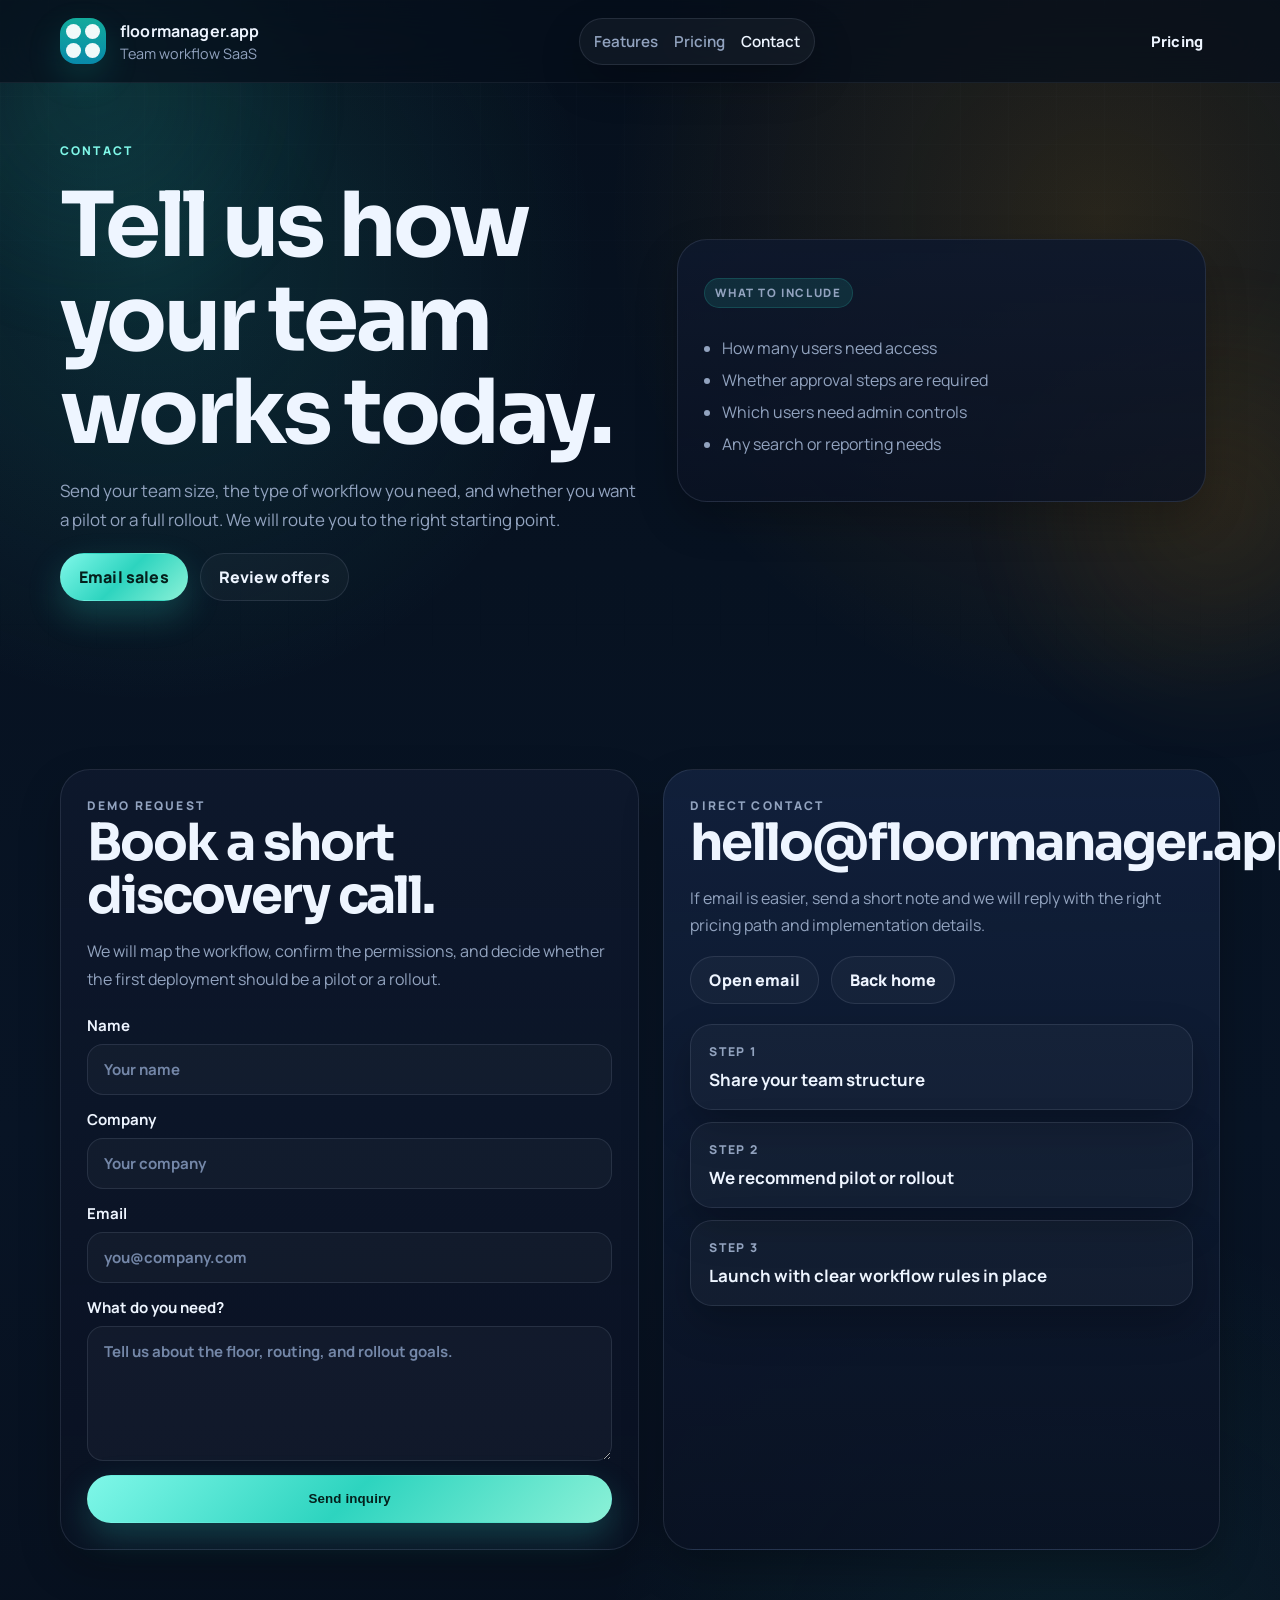
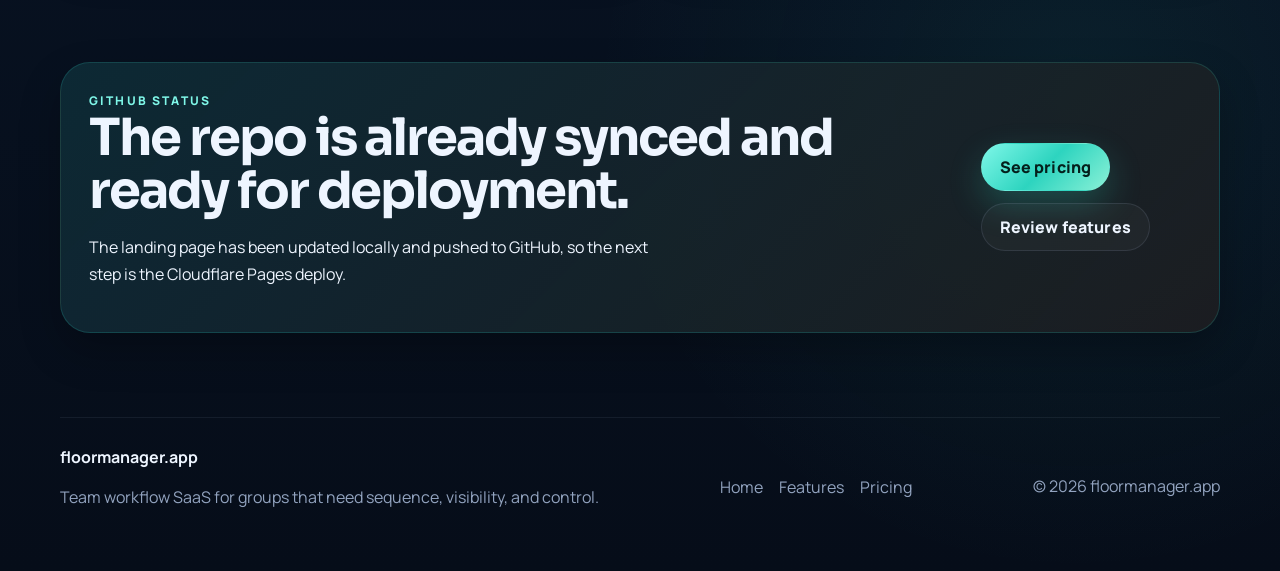
==== commit f72babfd: "Make landing page copy more generic" ====
--- a/contact.html
+++ b/contact.html
@@ -5,7 +5,7 @@
     <meta name="viewport" content="width=device-width, initial-scale=1" />
     <meta
       name="description"
-      content="Contact floormanager.app to request a demo, pilot, or rollout for your shop floor."
+      content="Contact floormanager.app to request a demo, pilot, or rollout for your team workflow."
     />
     <meta name="theme-color" content="#07111f" />
     <title>Contact | floormanager.app</title>
@@ -33,7 +33,7 @@
           </span>
           <span class="brand-copy">
             <strong>floormanager.app</strong>
-            <span>Manufacturing operations SaaS</span>
+            <span>Team workflow SaaS</span>
           </span>
         </a>
 
@@ -47,7 +47,6 @@
         <nav id="site-nav" class="nav-links" aria-label="Primary">
           <a href="features.html">Features</a>
           <a href="pricing.html">Pricing</a>
-          <a href="contact.html">Demo</a>
           <a href="contact.html">Contact</a>
         </nav>
 
@@ -60,10 +59,10 @@
         <div class="container subpage-grid">
           <div class="hero-copy reveal">
             <p class="eyebrow">Contact</p>
-            <h1>Tell us how your floor runs today.</h1>
+            <h1>Tell us how your team works today.</h1>
             <p class="hero-text">
-              Send the workcenter count, the routing shape, and whether you want a pilot or a full rollout. We will
-              route you to the right starting point.
+              Send your team size, the type of workflow you need, and whether you want a pilot or a full rollout. We
+              will route you to the right starting point.
             </p>
             <div class="hero-actions">
               <a class="btn btn-primary" href="mailto:hello@floormanager.app?subject=floormanager.app%20demo%20request">
@@ -77,10 +76,10 @@
             <div class="info-card">
               <p class="panel-label">What to include</p>
               <ul class="contact-list">
-                <li>Number of workcenters on the floor</li>
-                <li>Whether Saw gating is required</li>
-                <li>How many operators need time input permissions</li>
-                <li>Any inventory or dimension search constraints</li>
+                <li>How many users need access</li>
+                <li>Whether approval steps are required</li>
+                <li>Which users need admin controls</li>
+                <li>Any search or reporting needs</li>
               </ul>
             </div>
           </div>
@@ -93,7 +92,7 @@
             <p class="eyebrow">Demo request</p>
             <h2>Book a short discovery call.</h2>
             <p>
-              We will map the route, confirm the permissions, and decide whether the first deployment should be a
+              We will map the workflow, confirm the permissions, and decide whether the first deployment should be a
               pilot or a rollout.
             </p>
 
@@ -136,7 +135,7 @@
             <div class="contact-steps">
               <article class="mini-stat">
                 <span>Step 1</span>
-                <strong>Share your floor layout</strong>
+                <strong>Share your team structure</strong>
               </article>
               <article class="mini-stat">
                 <span>Step 2</span>
@@ -144,7 +143,7 @@
               </article>
               <article class="mini-stat">
                 <span>Step 3</span>
-                <strong>Launch with sequence rules in place</strong>
+                <strong>Launch with clear workflow rules in place</strong>
               </article>
             </div>
           </aside>
@@ -170,7 +169,7 @@
       <div class="container footer-inner">
         <div>
           <strong>floormanager.app</strong>
-          <p>Manufacturing operations SaaS for shops that need sequence, visibility, and control.</p>
+          <p>Team workflow SaaS for groups that need sequence, visibility, and control.</p>
         </div>
         <div class="footer-links">
           <a href="index.html">Home</a>
@@ -182,3 +181,4 @@
     </footer>
   </body>
 </html>
+
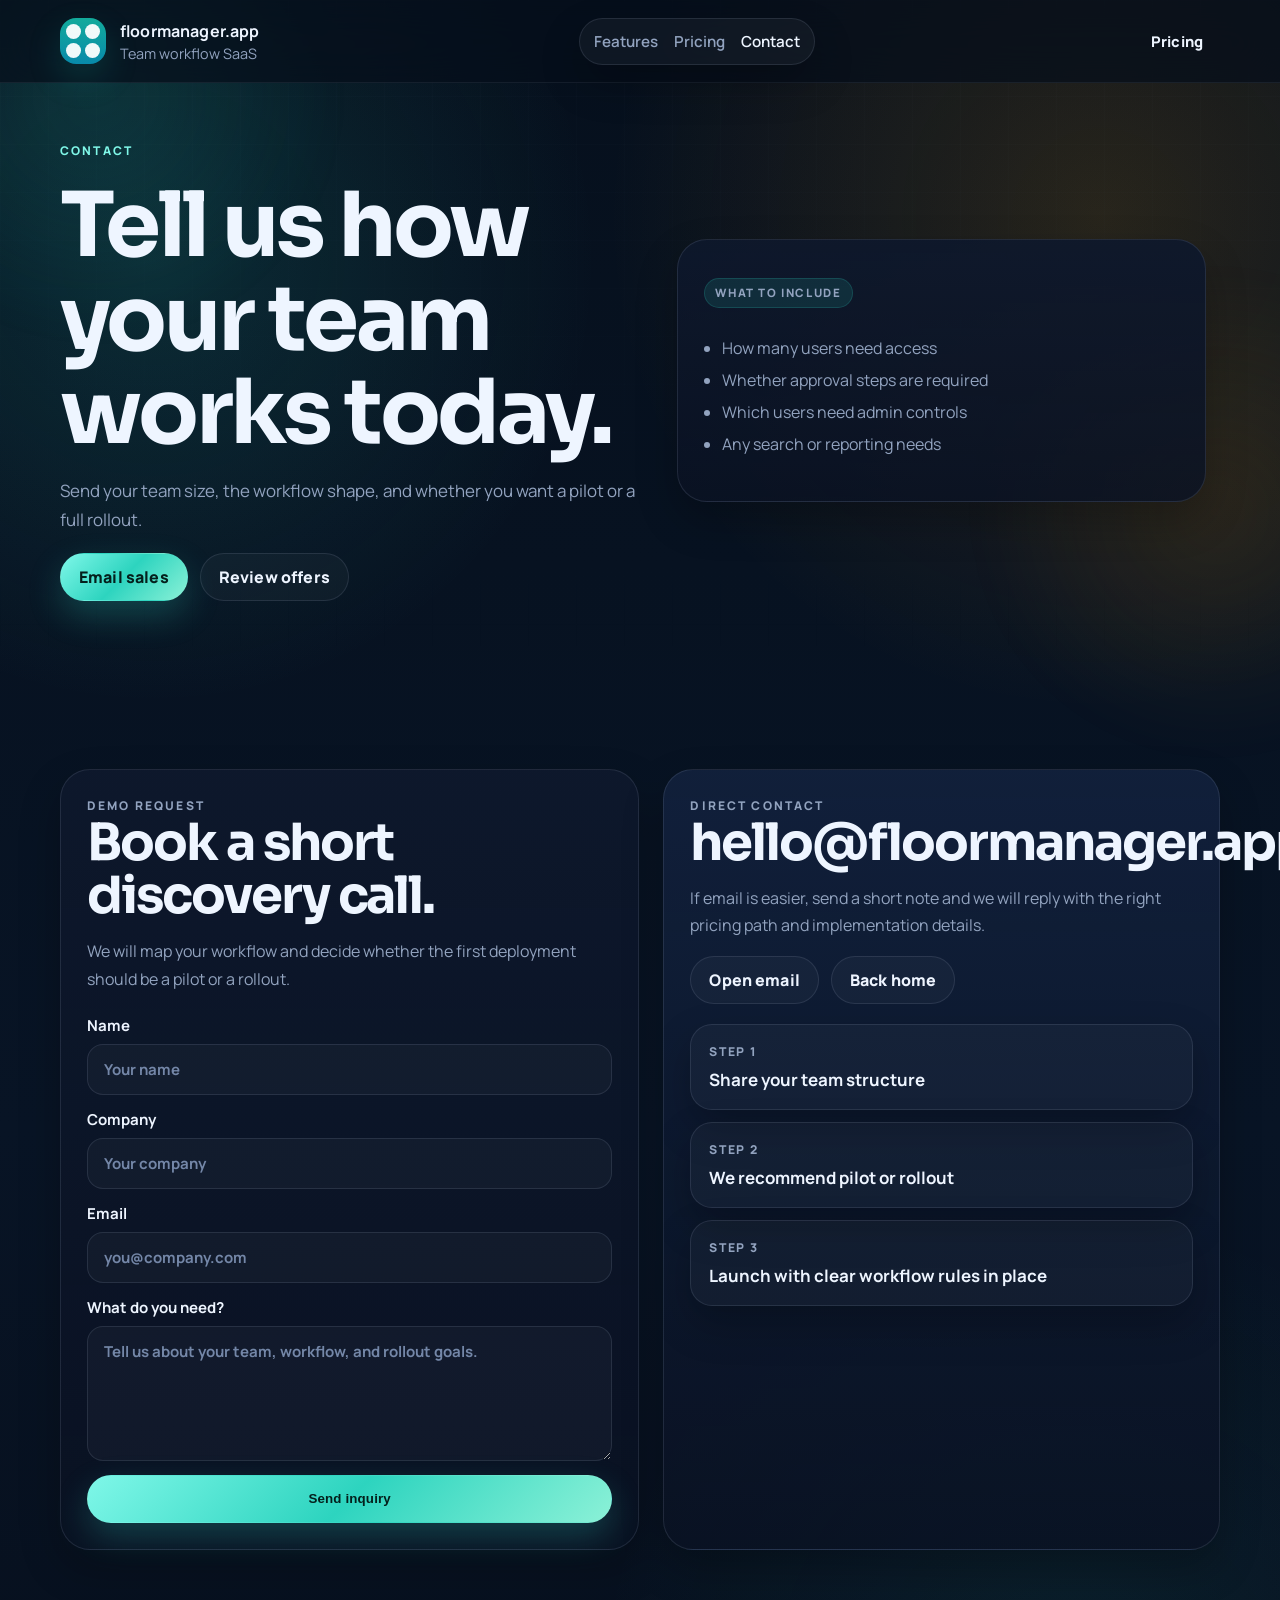
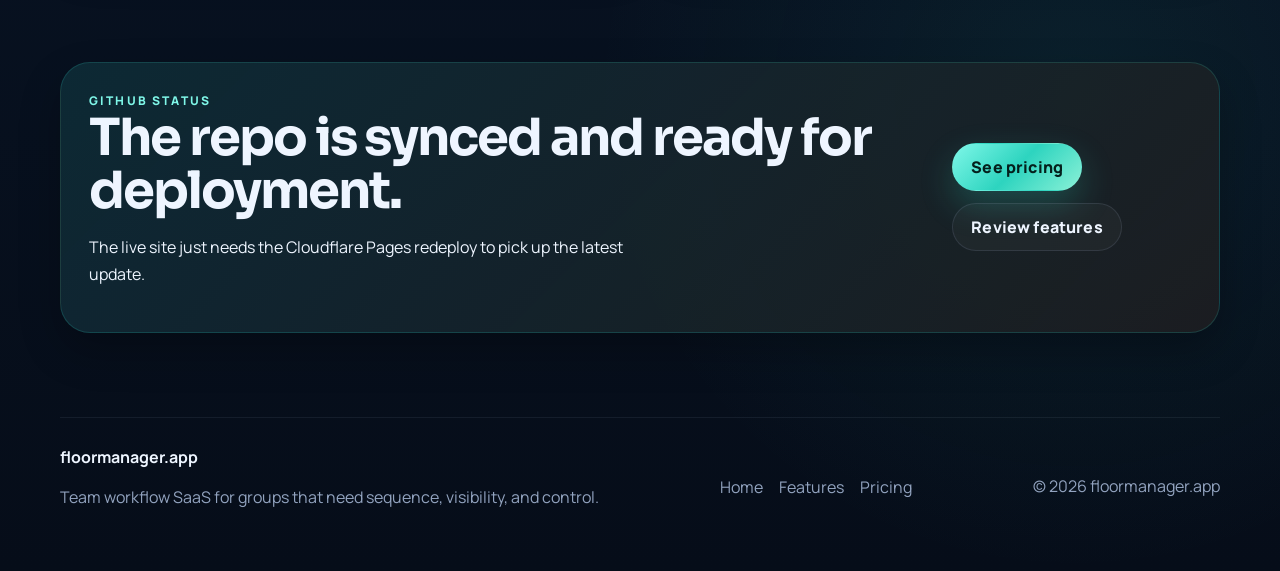
==== commit dfac9bc9: "Simplify landing page for broader SaaS audience" ====
--- a/contact.html
+++ b/contact.html
@@ -5,7 +5,7 @@
     <meta name="viewport" content="width=device-width, initial-scale=1" />
     <meta
       name="description"
-      content="Contact floormanager.app to request a demo, pilot, or rollout for your team workflow."
+      content="Contact floormanager.app to request a demo, pilot, or rollout for your team."
     />
     <meta name="theme-color" content="#07111f" />
     <title>Contact | floormanager.app</title>
@@ -61,8 +61,7 @@
             <p class="eyebrow">Contact</p>
             <h1>Tell us how your team works today.</h1>
             <p class="hero-text">
-              Send your team size, the type of workflow you need, and whether you want a pilot or a full rollout. We
-              will route you to the right starting point.
+              Send your team size, the workflow shape, and whether you want a pilot or a full rollout.
             </p>
             <div class="hero-actions">
               <a class="btn btn-primary" href="mailto:hello@floormanager.app?subject=floormanager.app%20demo%20request">
@@ -91,10 +90,7 @@
           <article class="contact-card reveal">
             <p class="eyebrow">Demo request</p>
             <h2>Book a short discovery call.</h2>
-            <p>
-              We will map the workflow, confirm the permissions, and decide whether the first deployment should be a
-              pilot or a rollout.
-            </p>
+            <p>We will map your workflow and decide whether the first deployment should be a pilot or a rollout.</p>
 
             <form class="lead-form" data-mailto="hello@floormanager.app" novalidate>
               <label>
@@ -114,7 +110,7 @@
                 <textarea
                   name="message"
                   rows="5"
-                  placeholder="Tell us about the floor, routing, and rollout goals."
+                  placeholder="Tell us about your team, workflow, and rollout goals."
                 ></textarea>
               </label>
               <button class="btn btn-primary btn-full" type="submit">Send inquiry</button>
@@ -124,10 +120,7 @@
           <aside class="contact-card contact-card-alt reveal">
             <p class="eyebrow">Direct contact</p>
             <h2>hello@floormanager.app</h2>
-            <p>
-              If email is easier, send a short note and we will reply with the right pricing path and implementation
-              details.
-            </p>
+            <p>If email is easier, send a short note and we will reply with the right pricing path and implementation details.</p>
             <div class="contact-actions">
               <a class="btn btn-secondary" href="mailto:hello@floormanager.app">Open email</a>
               <a class="btn btn-secondary" href="index.html">Back home</a>
@@ -154,8 +147,8 @@
         <div class="container cta-card reveal">
           <div>
             <p class="eyebrow">GitHub status</p>
-            <h2>The repo is already synced and ready for deployment.</h2>
-            <p>The landing page has been updated locally and pushed to GitHub, so the next step is the Cloudflare Pages deploy.</p>
+            <h2>The repo is synced and ready for deployment.</h2>
+            <p>The live site just needs the Cloudflare Pages redeploy to pick up the latest update.</p>
           </div>
           <div class="cta-actions">
             <a class="btn btn-primary" href="pricing.html">See pricing</a>
--- a/styles.css
+++ b/styles.css
@@ -1139,3 +1139,4 @@
     border-radius: 20px;
   }
 }
+
